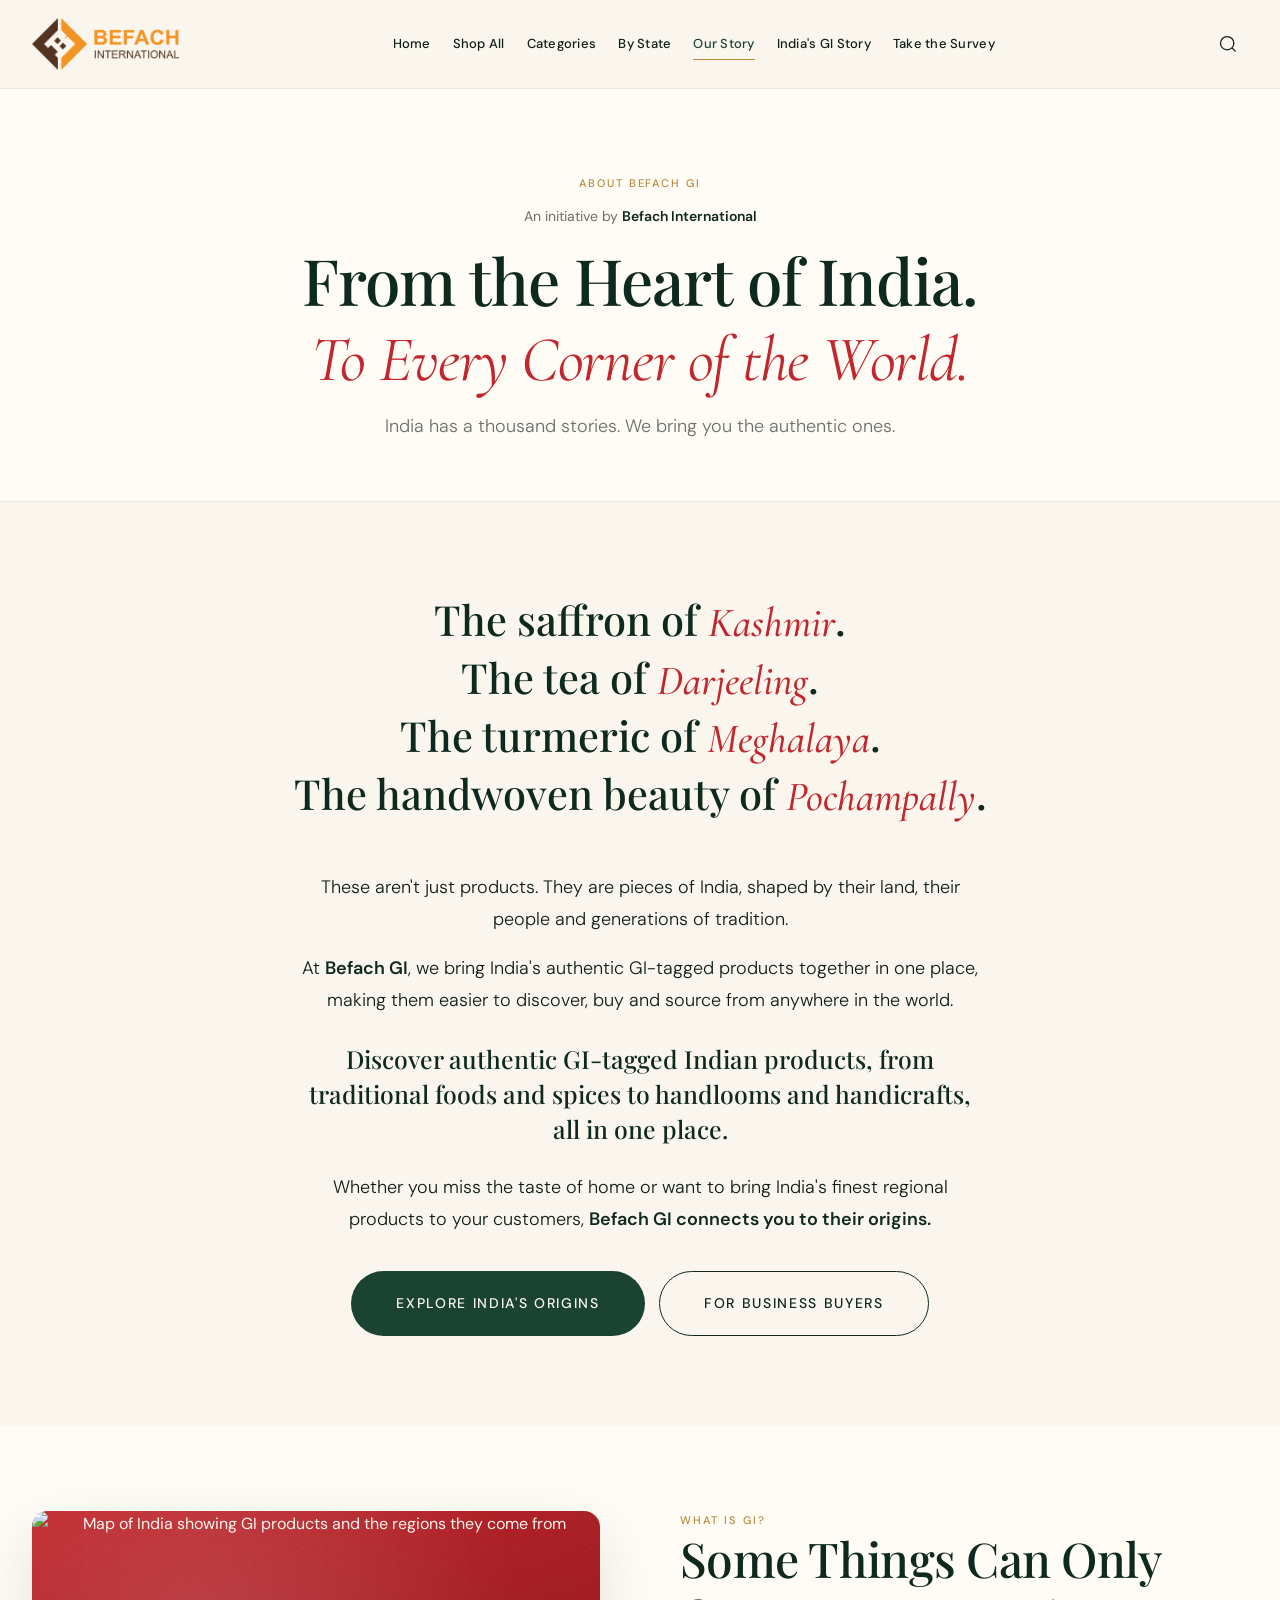
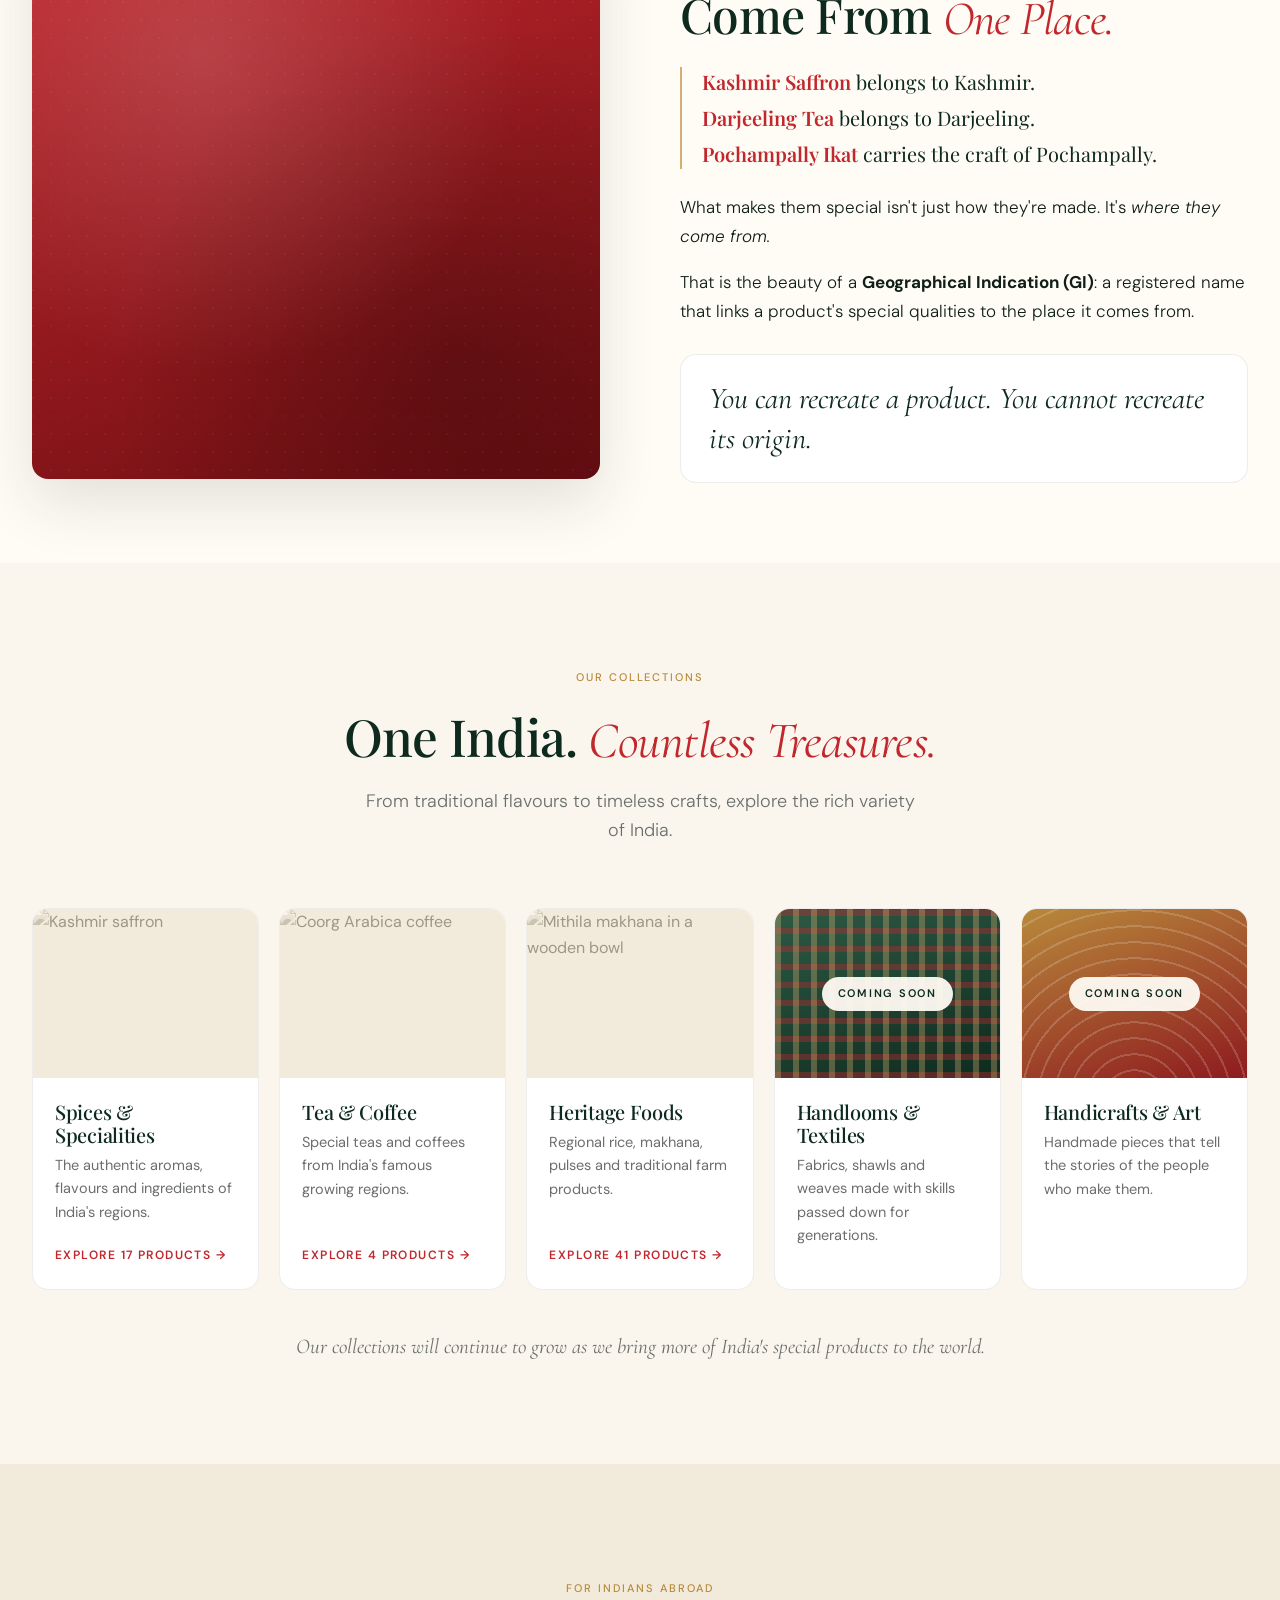
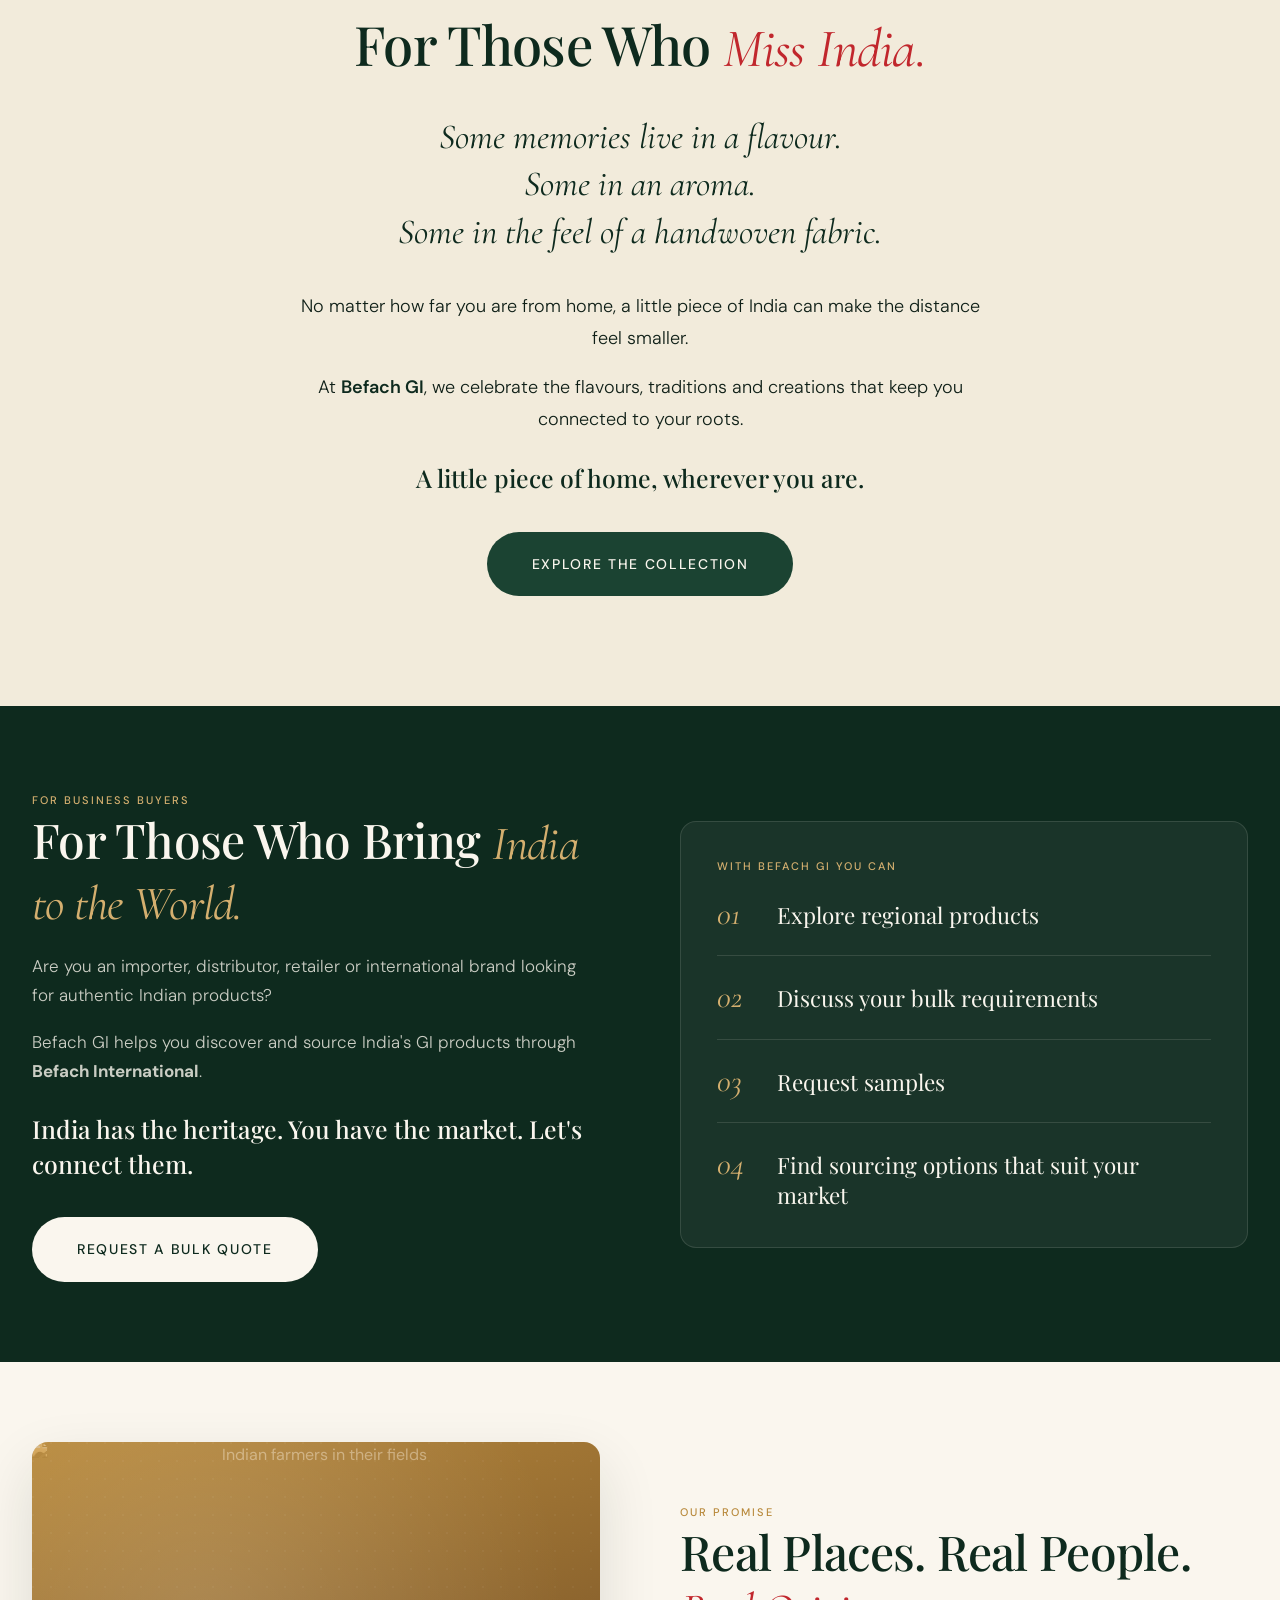
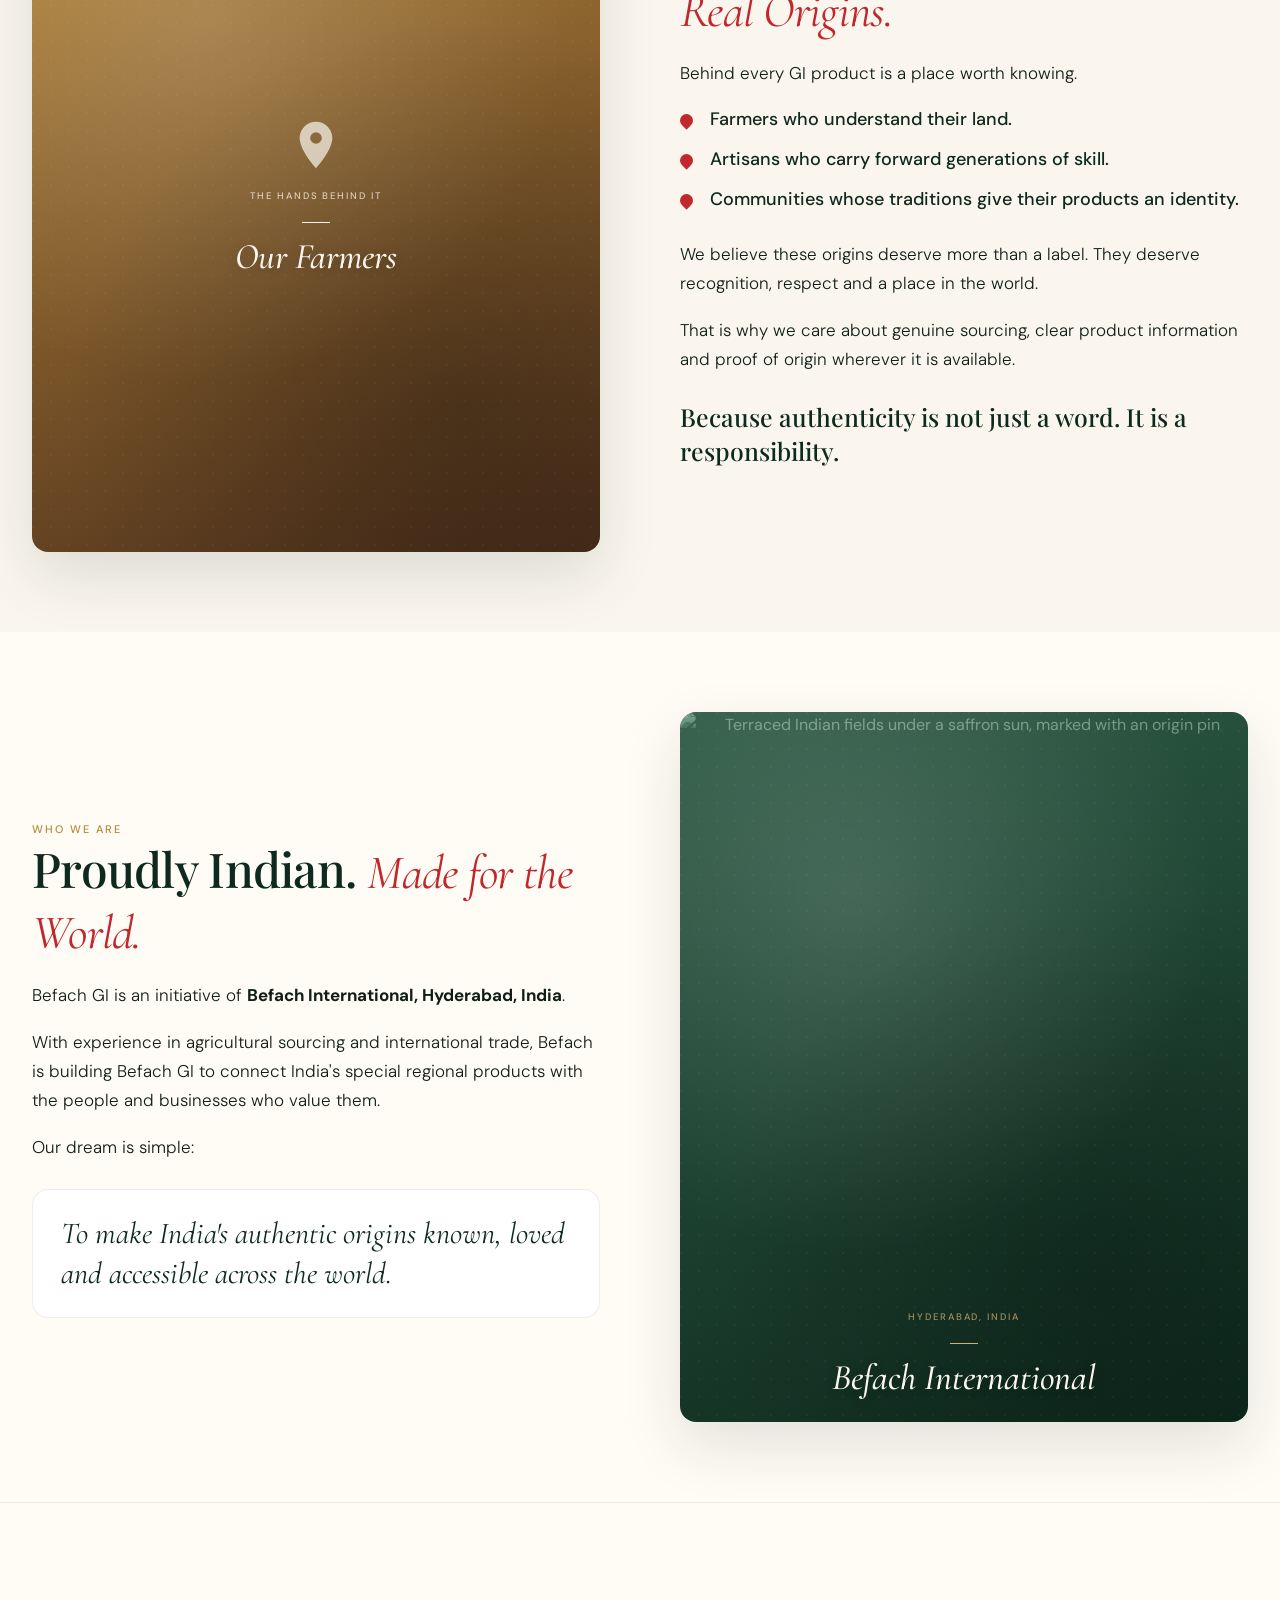
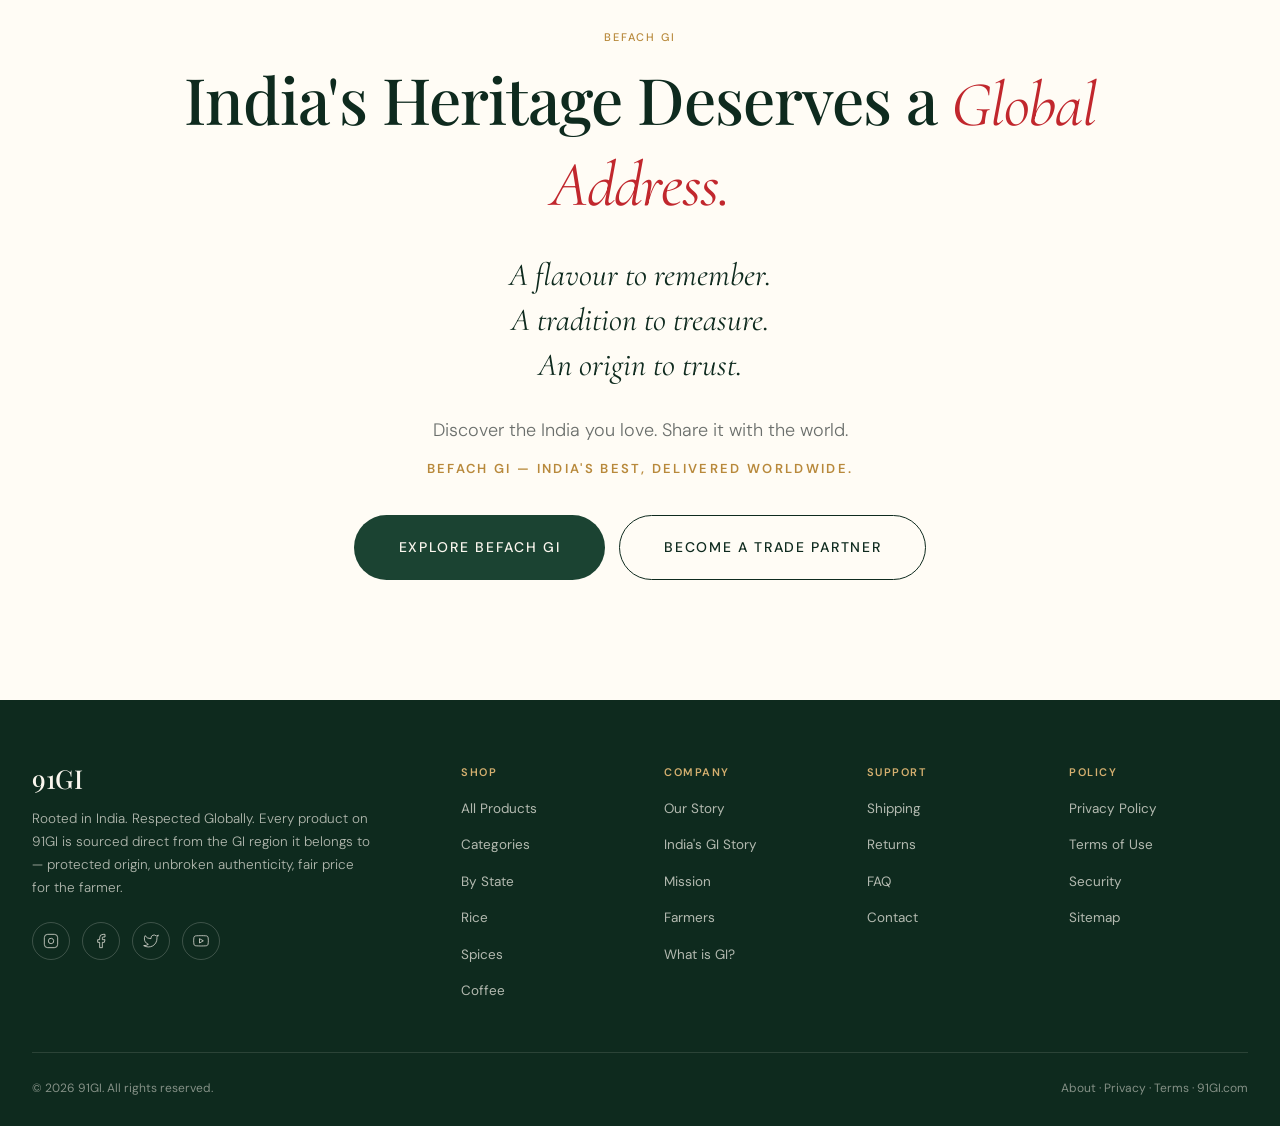
==== about/index.html @ d6f46507 "Rewrite Our Story page as Befach GI, with the five collections - Replace the /about/ copy with the n" ====
<!DOCTYPE html>
<html lang="en">
<head>
  <meta charset="UTF-8" />
  <meta name="viewport" content="width=device-width, initial-scale=1.0" />
  <title>Our Story | Befach GI — India's Best, Delivered Worldwide</title>
  <meta name="description" content="Befach GI, an initiative by Befach International, brings India's authentic GI-tagged products together in one place: spices, tea and coffee, heritage foods, handlooms and handicrafts, for families abroad and for business buyers." />
  <link rel="icon" type="image/png" href="/91GI_logo.png" />
  <link rel="stylesheet" href="/assets/css/style.css" />
  <style>
    /* Sections reached from in-page links sit clear of the sticky nav */
    [id] { scroll-margin-top: 90px; }

    .title-em,
    .os-section h2 em {
      font-family: var(--font-display);
      font-style: italic;
      color: var(--vermillion);
      font-weight: 400;
    }

    /* ---------- Hero ---------- */
    .story-initiative {
      display: block;
      margin-top: 10px;
      font-size: 14px;
      color: var(--mute);
    }
    .story-initiative strong { color: var(--forest-deep); font-weight: 600; }

    /* ---------- Intro ---------- */
    .story-intro { padding: 90px 0; text-align: center; }
    .origin-lines { list-style: none; margin: 0 auto 48px; }
    .origin-lines li {
      font-family: var(--font-serif);
      font-size: clamp(1.5rem, 3.6vw, 2.6rem);
      line-height: 1.3;
      color: var(--forest-deep);
      font-weight: 500;
    }
    .origin-lines em {
      font-family: var(--font-display);
      font-style: italic;
      color: var(--vermillion);
    }
    .story-text { max-width: 680px; margin: 0 auto; }
    .story-text p {
      font-size: 18px;
      line-height: 1.75;
      font-weight: 300;
      margin-bottom: 18px;
    }
    .story-text strong { font-weight: 600; color: var(--forest-deep); }

    .story-actions {
      display: flex;
      gap: 14px;
      justify-content: center;
      flex-wrap: wrap;
      margin-top: 36px;
    }
    .about-grid .story-actions { justify-content: flex-start; }

    /* ---------- What is GI ---------- */
    .belongs-list {
      list-style: none;
      margin: 0 0 24px;
      padding-left: 20px;
      border-left: 2px solid var(--gold-soft);
    }
    .belongs-list li {
      font-family: var(--font-serif);
      font-size: 20px;
      line-height: 1.5;
      color: var(--forest-deep);
      margin-bottom: 6px;
    }
    .belongs-list strong { color: var(--vermillion); font-weight: 600; }

    .story-quote {
      margin-top: 28px;
      padding: 24px 28px;
      background: var(--paper);
      border: 1px solid var(--line);
      border-radius: var(--radius-lg);
      font-family: var(--font-display);
      font-style: italic;
      font-size: clamp(1.4rem, 2.6vw, 1.9rem);
      line-height: 1.3;
      color: var(--forest-deep);
    }

    /* ---------- Collections (the five categories) ---------- */
    .collection-grid {
      display: grid;
      grid-template-columns: repeat(5, 1fr);
      gap: 20px;
    }
    .collection-card {
      display: flex;
      flex-direction: column;
      background: var(--paper);
      border: 1px solid var(--line);
      border-radius: var(--radius-lg);
      overflow: hidden;
      color: inherit;
      text-decoration: none;
      transition: transform 0.4s var(--ease), box-shadow 0.4s var(--ease);
    }
    a.collection-card:hover { transform: translateY(-4px); box-shadow: var(--shadow-md); }
    .collection-card-media {
      position: relative;
      aspect-ratio: 4 / 3;
      overflow: hidden;
      background: var(--cream-deep);
      display: flex;
      align-items: center;
      justify-content: center;
    }
    .collection-card-media img {
      position: absolute;
      inset: 0;
      width: 100%;
      height: 100%;
      object-fit: cover;
      transition: transform 0.8s var(--ease);
    }
    a.collection-card:hover .collection-card-media img { transform: scale(1.06); }
    .collection-card-body {
      display: flex;
      flex-direction: column;
      flex: 1;
      padding: 22px 22px 24px;
    }
    .collection-card h3 {
      font-size: 20px;
      font-weight: 500;
      color: var(--forest-deep);
      margin-bottom: 8px;
    }
    .collection-card p {
      flex: 1;
      font-size: 14.5px;
      line-height: 1.6;
      color: var(--mute);
      margin-bottom: 18px;
    }
    .collection-card-link {
      font-size: 12px;
      letter-spacing: 0.12em;
      text-transform: uppercase;
      font-weight: 600;
      color: var(--vermillion);
    }
    /* Coming-soon cards: a woven pattern for textiles, potter's rings for crafts */
    .media-weave {
      background:
        repeating-linear-gradient(90deg, rgba(212, 175, 111, 0.35) 0 6px, transparent 6px 18px),
        repeating-linear-gradient(0deg, rgba(193, 39, 45, 0.4) 0 6px, transparent 6px 18px),
        linear-gradient(160deg, #2D5A45 0%, #0E2A1E 100%);
    }
    .media-craft {
      background:
        repeating-radial-gradient(circle at 50% 115%, rgba(250, 246, 238, 0.18) 0 2px, transparent 2px 16px),
        linear-gradient(160deg, #B8893B 0%, #8E1B1F 100%);
    }
    .soon-pill {
      position: relative;
      background: rgba(255, 252, 245, 0.94);
      color: var(--forest-deep);
      font-size: 11px;
      letter-spacing: 0.16em;
      text-transform: uppercase;
      font-weight: 600;
      padding: 8px 16px;
      border-radius: 999px;
    }
    .collection-note {
      text-align: center;
      margin-top: 40px;
      font-family: var(--font-display);
      font-style: italic;
      font-size: 21px;
      color: var(--mute);
    }
    @media (max-width: 1180px) { .collection-grid { grid-template-columns: repeat(3, 1fr); } }
    @media (max-width: 760px)  { .collection-grid { grid-template-columns: repeat(2, 1fr); gap: 14px; } }
    @media (max-width: 480px)  { .collection-grid { grid-template-columns: 1fr; } }

    /* ---------- For those who miss India ---------- */
    .home-section {
      padding: 110px 0;
      background: var(--cream-deep);
      text-align: center;
    }
    .home-section h2 {
      font-size: clamp(2rem, 4.4vw, 3.4rem);
      font-weight: 500;
      margin: 14px 0 32px;
    }
    .memory-lines { margin: 0 auto 36px; }
    .memory-lines p {
      font-family: var(--font-display);
      font-style: italic;
      font-size: clamp(1.5rem, 3vw, 2.2rem);
      line-height: 1.35;
      color: var(--forest-deep);
    }

    /* ---------- For business buyers ---------- */
    .business-section { background: var(--forest-deep); color: var(--cream); }
    .business-section .eyebrow { color: var(--gold-soft); }
    .business-section h2 { color: var(--cream); }
    .business-section h2 em { color: var(--gold-soft); }
    .business-section p { color: rgba(250, 246, 238, 0.8); }
    .trade-panel {
      background: rgba(250, 246, 238, 0.05);
      border: 1px solid rgba(250, 246, 238, 0.12);
      border-radius: var(--radius-lg);
      padding: 36px;
    }
    .trade-panel .eyebrow { display: block; margin-bottom: 18px; }
    .trade-list { list-style: none; }
    .trade-list li {
      display: flex;
      gap: 20px;
      align-items: baseline;
      padding: 20px 0;
      border-top: 1px solid rgba(250, 246, 238, 0.12);
      font-family: var(--font-serif);
      font-size: clamp(1.15rem, 2vw, 1.4rem);
      line-height: 1.35;
      color: var(--cream);
    }
    .trade-list li:first-child { border-top: none; padding-top: 0; }
    .trade-list li:last-child { padding-bottom: 0; }
    .trade-list span {
      min-width: 40px;
      font-family: var(--font-display);
      font-style: italic;
      font-size: 1.4em;
      color: var(--gold-soft);
    }

    /* ---------- Real places, real people ---------- */
    .people-list { list-style: none; margin: 6px 0 26px; }
    .people-list li {
      position: relative;
      padding-left: 30px;
      margin-bottom: 12px;
      font-size: 18px;
      line-height: 1.55;
      color: var(--forest-deep);
      font-weight: 500;
    }
    .people-list li::before {
      content: '';
      position: absolute;
      left: 0;
      top: 0.45em;
      width: 13px;
      height: 13px;
      border-radius: 50% 50% 50% 0;
      transform: rotate(-45deg);
      background: var(--vermillion);
    }

    /* ---------- Closing ---------- */
    .story-finale {
      padding: 120px 0;
      text-align: center;
      background: var(--cream-soft);
      border-top: 1px solid var(--line);
    }
    .story-finale h2 {
      font-size: clamp(2.2rem, 5vw, 4rem);
      font-weight: 500;
      margin: 14px 0 32px;
    }
    .finale-lines p {
      font-family: var(--font-display);
      font-style: italic;
      font-size: clamp(1.4rem, 2.8vw, 2rem);
      line-height: 1.4;
      color: var(--forest-deep);
    }
    .finale-sub {
      margin-top: 28px;
      font-size: 18px;
      color: var(--mute);
      font-weight: 300;
    }
    .finale-tagline {
      margin-top: 14px;
      font-size: 13px;
      letter-spacing: 0.18em;
      text-transform: uppercase;
      color: var(--gold);
      font-weight: 600;
    }

    /* A key line in a section, set a little larger. Kept last so it wins. */
    p.story-highlight {
      font-family: var(--font-serif);
      font-size: clamp(1.2rem, 2.4vw, 1.55rem);
      font-weight: 500;
      line-height: 1.4;
      color: var(--forest-deep);
      margin: 26px auto;
    }
    .business-section p.story-highlight { color: var(--cream); }

    @media (max-width: 480px) {
      .story-actions .btn { width: 100%; padding: 18px 24px; white-space: normal; }
      .trade-panel { padding: 26px 22px; }
    }
  </style>
  <!-- Microsoft Clarity -->
  <script type="text/javascript">
    (function(c,l,a,r,i,t,y){
        c[a]=c[a]||function(){(c[a].q=c[a].q||[]).push(arguments)};
        t=l.createElement(r);t.async=1;t.src="https://www.clarity.ms/tag/"+i;
        y=l.getElementsByTagName(r)[0];y.parentNode.insertBefore(t,y);
    })(window, document, "clarity", "script", "x9d6ggo5fd");
  </script>
</head>
<body data-page="about">

  <div id="navMount"></div>

  <!-- HERO -->
  <section class="page-hero">
    <div class="container">
      <span class="eyebrow">About Befach GI</span>
      <span class="story-initiative">An initiative by <strong>Befach International</strong></span>
      <h1>From the Heart of India.<br /><em>To Every Corner of the World.</em></h1>
      <p>India has a thousand stories. We bring you the authentic ones.</p>
    </div>
  </section>

  <!-- INTRO -->
  <section class="story-intro">
    <div class="container-narrow">
      <ul class="origin-lines reveal">
        <li>The saffron of <em>Kashmir</em>.</li>
        <li>The tea of <em>Darjeeling</em>.</li>
        <li>The turmeric of <em>Meghalaya</em>.</li>
        <li>The handwoven beauty of <em>Pochampally</em>.</li>
      </ul>
      <div class="story-text reveal">
        <p>These aren't just products. They are pieces of India, shaped by their land, their people and generations of tradition.</p>
        <p>At <strong>Befach GI</strong>, we bring India's authentic GI-tagged products together in one place, making them easier to discover, buy and source from anywhere in the world.</p>
        <p class="story-highlight">Discover authentic GI-tagged Indian products, from traditional foods and spices to handlooms and handicrafts, all in one place.</p>
        <p>Whether you miss the taste of home or want to bring India's finest regional products to your customers, <strong>Befach GI connects you to their origins.</strong></p>
      </div>
      <div class="story-actions reveal">
        <a href="#collections" class="btn btn-primary btn-lg">Explore India's Origins</a>
        <a href="#business" class="btn btn-ghost btn-lg">For Business Buyers</a>
      </div>
    </div>
  </section>

  <!-- WHAT IS GI -->
  <section class="about-section os-section" id="gi" style="background: var(--cream-soft);">
    <div class="container">
      <div class="about-grid">
        <div class="about-image reveal" style="aspect-ratio: 1/1;">
          <div class="styled-image cat-chilli" style="background: linear-gradient(160deg, #C1272D 0%, #6E0E12 100%);">
            <img class="styled-image-photo" src="/91GI_Images/GI_Index.png" alt="Map of India showing GI products and the regions they come from" style="object-fit: contain;" />
          </div>
        </div>
        <div class="reveal delay-1">
          <span class="eyebrow">What is GI?</span>
          <h2>Some Things Can Only Come From <em>One Place.</em></h2>
          <ul class="belongs-list">
            <li><strong>Kashmir Saffron</strong> belongs to Kashmir.</li>
            <li><strong>Darjeeling Tea</strong> belongs to Darjeeling.</li>
            <li><strong>Pochampally Ikat</strong> carries the craft of Pochampally.</li>
          </ul>
          <p>What makes them special isn't just how they're made. It's <em>where they come from.</em></p>
          <p>That is the beauty of a <strong>Geographical Indication (GI)</strong>: a registered name that links a product's special qualities to the place it comes from.</p>
          <blockquote class="story-quote">You can recreate a product. You cannot recreate its origin.</blockquote>
        </div>
      </div>
    </div>
  </section>

  <!-- COLLECTIONS: the five categories -->
  <section class="section" id="collections">
    <div class="container">
      <div class="section-header">
        <span class="eyebrow">Our Collections</span>
        <h2 class="section-title">One India. <em class="title-em">Countless Treasures.</em></h2>
        <p class="section-subtitle">From traditional flavours to timeless crafts, explore the rich variety of India.</p>
      </div>

      <div class="collection-grid">
        <a class="collection-card reveal" href="/categories/" data-collection="spices">
          <div class="collection-card-media">
            <img src="/91GI_Images/Kashmir_Saffron.png" alt="Kashmir saffron" loading="lazy" />
          </div>
          <div class="collection-card-body">
            <h3>Spices &amp; Specialities</h3>
            <p>The authentic aromas, flavours and ingredients of India's regions.</p>
            <span class="collection-card-link">Explore &rarr;</span>
          </div>
        </a>

        <a class="collection-card reveal delay-1" href="/categories/" data-collection="brews">
          <div class="collection-card-media">
            <img src="/91GI_Images/Coorg_Arabica_Coffee.png" alt="Coorg Arabica coffee" loading="lazy" />
          </div>
          <div class="collection-card-body">
            <h3>Tea &amp; Coffee</h3>
            <p>Special teas and coffees from India's famous growing regions.</p>
            <span class="collection-card-link">Explore &rarr;</span>
          </div>
        </a>

        <a class="collection-card reveal delay-2" href="/categories/" data-collection="foods">
          <div class="collection-card-media">
            <img src="/91GI_Images/Mithila_Makhana.png" alt="Mithila makhana in a wooden bowl" loading="lazy" />
          </div>
          <div class="collection-card-body">
            <h3>Heritage Foods</h3>
            <p>Regional rice, makhana, pulses and traditional farm products.</p>
            <span class="collection-card-link">Explore &rarr;</span>
          </div>
        </a>

        <div class="collection-card is-soon reveal delay-3">
          <div class="collection-card-media media-weave">
            <span class="soon-pill">Coming soon</span>
          </div>
          <div class="collection-card-body">
            <h3>Handlooms &amp; Textiles</h3>
            <p>Fabrics, shawls and weaves made with skills passed down for generations.</p>
          </div>
        </div>

        <div class="collection-card is-soon reveal delay-3">
          <div class="collection-card-media media-craft">
            <span class="soon-pill">Coming soon</span>
          </div>
          <div class="collection-card-body">
            <h3>Handicrafts &amp; Art</h3>
            <p>Handmade pieces that tell the stories of the people who make them.</p>
          </div>
        </div>
      </div>

      <p class="collection-note">Our collections will continue to grow as we bring more of India's special products to the world.</p>
    </div>
  </section>

  <!-- FOR THOSE WHO MISS INDIA -->
  <section class="home-section os-section" id="home">
    <div class="container-narrow">
      <span class="eyebrow">For Indians Abroad</span>
      <h2>For Those Who <em>Miss India.</em></h2>
      <div class="memory-lines reveal">
        <p>Some memories live in a flavour.</p>
        <p>Some in an aroma.</p>
        <p>Some in the feel of a handwoven fabric.</p>
      </div>
      <div class="story-text reveal">
        <p>No matter how far you are from home, a little piece of India can make the distance feel smaller.</p>
        <p>At <strong>Befach GI</strong>, we celebrate the flavours, traditions and creations that keep you connected to your roots.</p>
        <p class="story-highlight">A little piece of home, wherever you are.</p>
      </div>
      <div class="story-actions reveal">
        <a href="/shop/" class="btn btn-primary btn-lg">Explore the Collection</a>
      </div>
    </div>
  </section>

  <!-- FOR BUSINESS BUYERS -->
  <section class="about-section business-section" id="business">
    <div class="container">
      <div class="about-grid">
        <div class="reveal">
          <span class="eyebrow">For Business Buyers</span>
          <h2>For Those Who Bring <em>India to the World.</em></h2>
          <p>Are you an importer, distributor, retailer or international brand looking for authentic Indian products?</p>
          <p>Befach GI helps you discover and source India's GI products through <strong>Befach International</strong>.</p>
          <p class="story-highlight">India has the heritage. You have the market. Let's connect them.</p>
          <div class="story-actions">
            <a href="#quote" class="btn btn-cream btn-lg">Request a Bulk Quote</a>
          </div>
        </div>
        <div class="trade-panel reveal delay-1">
          <span class="eyebrow">With Befach GI you can</span>
          <ol class="trade-list">
            <li><span>01</span>Explore regional products</li>
            <li><span>02</span>Discuss your bulk requirements</li>
            <li><span>03</span>Request samples</li>
            <li><span>04</span>Find sourcing options that suit your market</li>
          </ol>
        </div>
      </div>
    </div>
  </section>

  <!-- REAL PLACES, REAL PEOPLE -->
  <section class="about-section os-section" id="farmers">
    <div class="container">
      <div class="about-grid">
        <div class="about-image reveal">
          <div class="styled-image cat-coffee" style="background: linear-gradient(160deg, #B8893B 0%, #4B2E1B 100%);">
            <img class="styled-image-photo" src="/91GI_Images/farmers.png" alt="Indian farmers in their fields" loading="lazy" />
            <div class="styled-image-content" style="z-index: 2;">
              <svg class="styled-image-pin" viewBox="0 0 24 24" fill="currentColor" style="width: 56px; height: 56px;" aria-hidden="true"><path d="M12 2C8.13 2 5 5.13 5 9c0 5.25 7 13 7 13s7-7.75 7-13c0-3.87-3.13-7-7-7zm0 9.5a2.5 2.5 0 0 1 0-5 2.5 2.5 0 0 1 0 5z"/></svg>
              <div class="styled-image-region" style="color: var(--cream);">THE HANDS BEHIND IT</div>
              <div class="styled-image-divider" style="background: var(--cream);"></div>
              <div class="styled-image-name" style="font-size: 36px;">Our Farmers</div>
            </div>
          </div>
        </div>
        <div class="reveal delay-1">
          <span class="eyebrow">Our Promise</span>
          <h2>Real Places. Real People. <em>Real Origins.</em></h2>
          <p>Behind every GI product is a place worth knowing.</p>
          <ul class="people-list">
            <li>Farmers who understand their land.</li>
            <li>Artisans who carry forward generations of skill.</li>
            <li>Communities whose traditions give their products an identity.</li>
          </ul>
          <p>We believe these origins deserve more than a label. They deserve recognition, respect and a place in the world.</p>
          <p>That is why we care about genuine sourcing, clear product information and proof of origin wherever it is available.</p>
          <p class="story-highlight">Because authenticity is not just a word. It is a responsibility.</p>
        </div>
      </div>
    </div>
  </section>

  <!-- WHO WE ARE -->
  <section class="about-section os-section" id="mission" style="background: var(--cream-soft);">
    <div class="container">
      <div class="about-grid">
        <div class="reveal">
          <span class="eyebrow">Who We Are</span>
          <h2>Proudly Indian. <em>Made for the World.</em></h2>
          <p>Befach GI is an initiative of <strong>Befach International, Hyderabad, India</strong>.</p>
          <p>With experience in agricultural sourcing and international trade, Befach is building Befach GI to connect India's special regional products with the people and businesses who value them.</p>
          <p>Our dream is simple:</p>
          <blockquote class="story-quote">To make India's authentic origins known, loved and accessible across the world.</blockquote>
        </div>
        <div class="about-image reveal delay-1">
          <div class="styled-image cat-tea" style="background: linear-gradient(160deg, #2D5A45 0%, #0E2A1E 100%); justify-content: flex-end;">
            <img class="styled-image-photo" src="/91GI_Images/Rooted.png" alt="Terraced Indian fields under a saffron sun, marked with an origin pin" loading="lazy" />
            <div class="styled-image-content" style="z-index: 2;">
              <div class="styled-image-region" style="color: var(--gold-soft);">HYDERABAD, INDIA</div>
              <div class="styled-image-divider" style="background: var(--gold-soft);"></div>
              <div class="styled-image-name" style="font-size: 36px;">Befach International</div>
            </div>
          </div>
        </div>
      </div>
    </div>
  </section>

  <!-- CLOSING -->
  <section class="story-finale os-section">
    <div class="container-narrow">
      <span class="eyebrow">Befach GI</span>
      <h2>India's Heritage Deserves a <em>Global Address.</em></h2>
      <div class="finale-lines reveal">
        <p>A flavour to remember.</p>
        <p>A tradition to treasure.</p>
        <p>An origin to trust.</p>
      </div>
      <p class="finale-sub">Discover the India you love. Share it with the world.</p>
      <p class="finale-tagline">Befach GI — India's Best, Delivered Worldwide.</p>
      <div class="story-actions">
        <a href="/shop/" class="btn btn-primary btn-lg">Explore Befach GI</a>
        <a href="#quote" class="btn btn-ghost btn-lg">Become a Trade Partner</a>
      </div>
    </div>
  </section>

  <div id="footerMount"></div>

  <script src="/assets/js/products.js"></script>
  <script src="/assets/js/main.js"></script>
  <script src="/assets/js/quote.js"></script>
  <script>
    // The product categories behind each collection card. The card links to
    // the shop with those categories ticked and shows how many products it has.
    const COLLECTIONS = {
      spices: { label: 'Spices & Specialities', categories: ['Other Spices', 'Turmeric (Haldi)', 'Chilli (Dried Spice)', 'Medicinal & Herbal'] },
      brews:  { label: 'Tea & Coffee', categories: ['Tea', 'Coffee'] },
      foods:  { label: 'Heritage Foods', categories: ['Rice', 'Wheat', 'Millets & Pseudo-cereals', 'Pulses & Legumes', 'Makhana (Fox Nut)',
                'Nuts & Dry Fruits', 'Oilseeds', 'Onion, Garlic & Roots', 'Coconut & Copra', 'Processed / Other'] }
    };
    document.querySelectorAll('[data-collection]').forEach(card => {
      const c = COLLECTIONS[card.dataset.collection];
      const qs = new URLSearchParams();
      c.categories.forEach(cat => qs.append('category', cat));
      qs.set('label', c.label);
      card.href = '/shop/?' + qs;
      const n = PRODUCTS.filter(p => c.categories.includes(p.category)).length;
      card.querySelector('.collection-card-link').textContent = `Explore ${n} products →`;
    });

    // "Request a Bulk Quote" and "Become a Trade Partner" link to #quote, which
    // opens the quote form as a general enquiry. It is saved to the same Quotes
    // sheet, emailed to the sales team and listed in /admin like any quote.
    initQuote({
      general: true,
      id: 'bulk-enquiry',
      name: 'Bulk enquiry — any GI product',
      heading: 'Request a Bulk Quote',
      subtitle: 'Tell us what you need. Our export team at Befach International will get back to you.'
    });
  </script>
</body>
</html>
---- assets/css/style.css ----
/* ============================================
   91GI — Premium GI Products Store
   Color Palette inspired by the 91GI logo:
   - Deep forest green (logo text)
   - Warm cream (background)
   - Vermillion red (location pin)
   - Antique gold (premium accent)
   ============================================ */

@import url('https://fonts.googleapis.com/css2?family=Cormorant+Garamond:wght@300;400;500;600;700&family=DM+Sans:wght@300;400;500;600;700&family=Playfair+Display:wght@400;500;600;700;800;900&display=swap');

:root {
  --ink: #0F1F17;
  --forest: #1B4332;
  --forest-deep: #0E2A1E;
  --forest-soft: #2D5A45;
  --vermillion: #C1272D;
  --vermillion-deep: #8E1B1F;
  --gold: #B8893B;
  --gold-soft: #D4AF6F;
  --cream: #FAF6EE;
  --cream-deep: #F2EBDB;
  --cream-soft: #FFFCF5;
  --paper: #FFFFFF;
  --line: rgba(15, 31, 23, 0.08);
  --line-strong: rgba(15, 31, 23, 0.16);
  --mute: #6B6F6C;
  --shadow-sm: 0 1px 3px rgba(15, 31, 23, 0.06);
  --shadow-md: 0 4px 24px rgba(15, 31, 23, 0.08);
  --shadow-lg: 0 24px 60px rgba(15, 31, 23, 0.12);
  --shadow-xl: 0 40px 100px rgba(15, 31, 23, 0.18);
  --font-serif: 'Playfair Display', 'Cormorant Garamond', Georgia, serif;
  --font-display: 'Cormorant Garamond', Georgia, serif;
  --font-sans: 'DM Sans', -apple-system, BlinkMacSystemFont, sans-serif;
  --radius-sm: 4px;
  --radius: 8px;
  --radius-lg: 16px;
  --ease: cubic-bezier(0.22, 1, 0.36, 1);
  --ease-out: cubic-bezier(0.16, 1, 0.3, 1);
}

* {
  box-sizing: border-box;
  margin: 0;
  padding: 0;
}

html {
  scroll-behavior: smooth;
  -webkit-font-smoothing: antialiased;
  -moz-osx-font-smoothing: grayscale;
}

/* ============================================
   SMOOTH CROSS-PAGE NAVIGATION
   (View Transitions API — app-like page changes
   instead of a hard white-flash reload)
   ============================================ */
@view-transition {
  navigation: auto;
}

/* The body content gently lifts/fades; the chrome stays pinned */
::view-transition-old(root) {
  animation: vt-page-out 0.32s cubic-bezier(0.4, 0, 1, 1) both;
}
::view-transition-new(root) {
  animation: vt-page-in 0.46s cubic-bezier(0.16, 1, 0.3, 1) both;
}
@keyframes vt-page-out {
  to { opacity: 0; transform: translateY(-8px); }
}
@keyframes vt-page-in {
  from { opacity: 0; transform: translateY(14px); }
  to { opacity: 1; transform: translateY(0); }
}

/* Keep the nav and footer fixed across the transition (no flicker) */
.nav { view-transition-name: vt-nav; }
.footer { view-transition-name: vt-footer; }

@media (prefers-reduced-motion: reduce) {
  html { scroll-behavior: auto; }
  ::view-transition-group(*),
  ::view-transition-old(*),
  ::view-transition-new(*) {
    animation: none !important;
  }
}

body {
  font-family: var(--font-sans);
  background: var(--cream);
  color: var(--ink);
  font-size: 16px;
  line-height: 1.6;
  font-weight: 400;
  overflow-x: hidden;
}

img {
  max-width: 100%;
  display: block;
}

a {
  color: inherit;
  text-decoration: none;
}

button {
  font-family: inherit;
  cursor: pointer;
  border: none;
  background: none;
  color: inherit;
}

input, select, textarea {
  font-family: inherit;
  font-size: inherit;
}

/* ============================================
   TYPOGRAPHY
   ============================================ */
h1, h2, h3, h4, h5, h6 {
  font-family: var(--font-serif);
  font-weight: 500;
  line-height: 1.15;
  letter-spacing: -0.015em;
  color: var(--forest-deep);
}

.eyebrow {
  font-family: var(--font-sans);
  font-size: 11px;
  letter-spacing: 0.18em;
  text-transform: uppercase;
  color: var(--gold);
  font-weight: 500;
  display: inline-block;
}

.display {
  font-size: clamp(2.5rem, 6vw, 5.5rem);
  font-weight: 500;
  line-height: 1.05;
  letter-spacing: -0.025em;
}

.display-italic {
  font-style: italic;
  font-family: var(--font-display);
  font-weight: 400;
}

/* ============================================
   LAYOUT
   ============================================ */
.container {
  max-width: 1380px;
  margin: 0 auto;
  padding: 0 32px;
}

.container-narrow {
  max-width: 980px;
  margin: 0 auto;
  padding: 0 32px;
}

@media (max-width: 768px) {
  .container, .container-narrow { padding: 0 20px; }
}

@keyframes marquee {
  from { transform: translateX(0); }
  to { transform: translateX(-50%); }
}

/* ============================================
   NAVBAR
   ============================================ */
.nav {
  background: var(--cream);
  position: sticky;
  top: 0;
  z-index: 100;
  border-bottom: 1px solid var(--line);
  backdrop-filter: blur(20px);
  -webkit-backdrop-filter: blur(20px);
  background: rgba(250, 246, 238, 0.92);
  transition: box-shadow 0.3s var(--ease);
}

.nav.scrolled {
  box-shadow: var(--shadow-sm);
}

.nav-inner {
  display: flex;
  align-items: center;
  justify-content: space-between;
  padding: 18px 0;
  gap: 40px;
}

.nav-logo {
  display: flex;
  align-items: center;
  gap: 10px;
  flex-shrink: 0;
}

.nav-logo img {
  height: 52px;
  width: auto;
}

.nav-links {
  display: flex;
  align-items: center;
  gap: 36px;
  flex: 1;
  justify-content: center;
}

.nav-links a {
  font-size: 13.5px;
  font-weight: 500;
  letter-spacing: 0.02em;
  color: var(--ink);
  position: relative;
  transition: color 0.25s var(--ease);
  padding: 6px 0;
}

.nav-links a::after {
  content: '';
  position: absolute;
  bottom: 0;
  left: 0;
  width: 0;
  height: 1px;
  background: var(--forest);
  transition: width 0.3s var(--ease);
}

.nav-links a:hover { color: var(--forest); }
.nav-links a:hover::after { width: 100%; }
.nav-links a.active { color: var(--forest); }
.nav-links a.active::after { width: 100%; background: var(--gold); }

.nav-actions {
  display: flex;
  align-items: center;
  gap: 20px;
  flex-shrink: 0;
}

.nav-icon-btn {
  position: relative;
  display: flex;
  align-items: center;
  justify-content: center;
  width: 40px;
  height: 40px;
  border-radius: 50%;
  transition: background 0.25s var(--ease);
}

.nav-icon-btn:hover { background: var(--cream-deep); }

.nav-icon-btn svg { width: 20px; height: 20px; }

.mobile-toggle {
  display: none;
  flex-direction: column;
  gap: 4px;
  width: 30px;
  cursor: pointer;
}

.mobile-toggle span {
  display: block;
  height: 1.5px;
  background: var(--ink);
  transition: all 0.3s var(--ease);
}

/* Seven links: tighten spacing on narrower desktops so they never crowd the logo */
@media (max-width: 1280px) {
  .nav-links { gap: 22px; }
  .nav-links a { font-size: 13px; }
}

@media (max-width: 1024px) {
  .nav-links { display: none; }
  .mobile-toggle { display: flex; }
  .nav-inner { padding: 12px 0; }
  .nav-logo img { height: 42px; }
}

/* Mobile menu */
.mobile-menu {
  position: fixed;
  top: 0;
  right: -100%;
  width: 85%;
  max-width: 380px;
  height: 100vh;
  background: var(--cream);
  padding: 80px 32px 32px;
  z-index: 160;
  transition: right 0.4s var(--ease);
  box-shadow: -20px 0 60px rgba(0, 0, 0, 0.1);
  overflow-y: auto;
}

.mobile-menu.open { right: 0; }

.mobile-menu a {
  display: block;
  font-family: var(--font-serif);
  font-size: 24px;
  padding: 14px 0;
  border-bottom: 1px solid var(--line);
  color: var(--forest-deep);
}

.mobile-overlay {
  position: fixed;
  inset: 0;
  background: rgba(15, 31, 23, 0.4);
  z-index: 150;
  opacity: 0;
  visibility: hidden;
  transition: all 0.3s var(--ease);
}

.mobile-overlay.show {
  opacity: 1;
  visibility: visible;
}

/* ============================================
   BUTTONS
   ============================================ */
.btn {
  display: inline-flex;
  align-items: center;
  justify-content: center;
  gap: 10px;
  padding: 16px 36px;
  font-family: var(--font-sans);
  font-size: 13px;
  font-weight: 500;
  letter-spacing: 0.12em;
  text-transform: uppercase;
  border-radius: 999px;
  transition: all 0.3s var(--ease);
  cursor: pointer;
  border: 1.5px solid transparent;
  white-space: nowrap;
}

.btn-primary {
  background: var(--forest);
  color: var(--cream);
}

.btn-primary:hover {
  background: var(--forest-deep);
  transform: translateY(-1px);
  box-shadow: 0 8px 20px rgba(27, 67, 50, 0.25);
}

.btn-ghost {
  background: transparent;
  color: var(--forest-deep);
  border-color: var(--forest-deep);
}

.btn-ghost:hover {
  background: var(--forest-deep);
  color: var(--cream);
}

.btn-cream {
  background: var(--cream);
  color: var(--forest-deep);
}

.btn-cream:hover {
  background: white;
  transform: translateY(-1px);
}

.btn-block { width: 100%; }
.btn-sm { padding: 12px 24px; font-size: 11px; }
.btn-lg { padding: 20px 44px; font-size: 14px; }

/* ============================================
   HERO
   ============================================ */
.hero {
  position: relative;
  min-height: 92vh;
  display: flex;
  align-items: center;
  padding: 80px 0 100px;
  overflow: hidden;
  background: var(--cream);
}

.hero-bg {
  position: absolute;
  inset: 0;
  background:
    radial-gradient(ellipse at 20% 30%, rgba(184, 137, 59, 0.08), transparent 50%),
    radial-gradient(ellipse at 80% 70%, rgba(27, 67, 50, 0.06), transparent 50%);
  pointer-events: none;
}

.hero-grid {
  position: relative;
  display: grid;
  grid-template-columns: 1.1fr 1fr;
  gap: 80px;
  align-items: center;
}

.hero-text { position: relative; z-index: 2; }

.hero h1 {
  font-size: clamp(2.8rem, 5.5vw, 5.4rem);
  line-height: 0.98;
  margin: 24px 0 28px;
  font-weight: 500;
}

.hero h1 em {
  font-family: var(--font-display);
  font-style: italic;
  font-weight: 400;
  color: var(--vermillion);
}

.hero-subtitle {
  font-size: 18px;
  line-height: 1.6;
  color: var(--mute);
  max-width: 480px;
  margin-bottom: 40px;
  font-weight: 300;
}

.hero-cta { display: flex; gap: 16px; flex-wrap: wrap; }

.hero-visual {
  position: relative;
}

.hero-visual-frame {
  position: relative;
  aspect-ratio: 4/5;
  border-radius: var(--radius-lg);
  overflow: hidden;
  box-shadow: var(--shadow-xl);
}

.hero-visual-frame img {
  width: 100%;
  height: 100%;
  object-fit: cover;
}

.hero-visual-frame::after {
  content: '';
  position: absolute;
  inset: 0;
  background: linear-gradient(180deg, transparent 50%, rgba(15, 31, 23, 0.5));
  z-index: 1;
}

.hero-visual-card {
  position: absolute;
  bottom: 24px;
  left: 24px;
  right: 24px;
  color: white;
  z-index: 2;
}

.hero-visual-card .eyebrow { color: var(--gold-soft); }
.hero-visual-card h3 {
  color: white;
  font-size: 28px;
  margin: 8px 0 4px;
}
.hero-visual-card p { font-size: 14px; opacity: 0.85; }

.hero-stat {
  position: absolute;
  background: var(--paper);
  padding: 18px 24px;
  border-radius: 100px;
  box-shadow: var(--shadow-lg);
  display: flex;
  align-items: center;
  gap: 12px;
  z-index: 3;
}

.hero-stat-1 {
  top: 8%;
  left: -28px;
  animation: float 6s ease-in-out infinite;
}

.hero-stat-2 {
  bottom: 16%;
  right: -24px;
  animation: float 6s ease-in-out infinite 1.5s;
}

@keyframes float {
  0%, 100% { transform: translateY(0); }
  50% { transform: translateY(-12px); }
}

.hero-stat-num {
  font-family: var(--font-serif);
  font-size: 28px;
  color: var(--vermillion);
  font-weight: 600;
  line-height: 1;
}

.hero-stat-label {
  font-size: 11px;
  letter-spacing: 0.15em;
  text-transform: uppercase;
  color: var(--mute);
  line-height: 1.2;
}

@media (max-width: 900px) {
  .hero {
    min-height: auto;
    padding: 40px 0 60px;
  }
  .hero-grid {
    grid-template-columns: 1fr;
    gap: 50px;
  }
  .hero-visual-frame { aspect-ratio: 4/4; }
  .hero-stat-1 { left: 10px; top: 5%; padding: 12px 18px; }
  .hero-stat-2 { right: 10px; bottom: 10%; padding: 12px 18px; }
  .hero-stat-num { font-size: 22px; }
}

/* ============================================
   MARQUEE TRUSTS
   ============================================ */
.trust-bar {
  padding: 32px 0;
  background: var(--cream-soft);
  border-top: 1px solid var(--line);
  border-bottom: 1px solid var(--line);
  overflow: hidden;
}

.trust-track {
  display: flex;
  gap: 80px;
  white-space: nowrap;
  animation: marquee 40s linear infinite;
  font-family: var(--font-display);
  font-size: 22px;
  color: var(--forest-deep);
  font-style: italic;
  font-weight: 400;
}

.trust-track > span { display: flex; align-items: center; gap: 80px; }
.trust-track .dot {
  display: inline-block;
  width: 6px;
  height: 6px;
  background: var(--gold);
  border-radius: 50%;
  margin: 0 -34px;
}

/* ============================================
   SECTIONS
   ============================================ */
.section {
  padding: 100px 0;
  position: relative;
}

.section-sm { padding: 60px 0; }

.section-header {
  text-align: center;
  margin-bottom: 64px;
}

.section-header .eyebrow {
  margin-bottom: 20px;
}

.section-title {
  font-size: clamp(2rem, 4vw, 3.6rem);
  margin-bottom: 16px;
}

.section-subtitle {
  font-size: 18px;
  color: var(--mute);
  max-width: 560px;
  margin: 0 auto;
  font-weight: 300;
}

.section-header-split {
  display: flex;
  align-items: flex-end;
  justify-content: space-between;
  gap: 40px;
  margin-bottom: 56px;
}

.section-header-split .section-title { margin-bottom: 0; }

@media (max-width: 700px) {
  .section { padding: 70px 0; }
  .section-header-split { flex-direction: column; align-items: flex-start; }
}

/* ============================================
   CATEGORY GRID
   ============================================ */
.category-grid {
  display: grid;
  grid-template-columns: repeat(4, 1fr);
  gap: 16px;
}

.category-card {
  position: relative;
  aspect-ratio: 3/4;
  border-radius: var(--radius);
  overflow: hidden;
  cursor: pointer;
  transition: transform 0.5s var(--ease);
}

.category-card:hover { transform: translateY(-4px); }

.category-card img {
  position: absolute;
  inset: 0;
  width: 100%;
  height: 100%;
  object-fit: cover;
  transition: transform 0.8s var(--ease);
}

.category-card:hover img { transform: scale(1.06); }

.category-card::before {
  content: '';
  position: absolute;
  inset: 0;
  background: linear-gradient(180deg, rgba(15, 31, 23, 0.1) 30%, rgba(15, 31, 23, 0.8));
  z-index: 1;
}

.category-card-content {
  position: absolute;
  bottom: 0;
  left: 0;
  right: 0;
  padding: 24px;
  color: white;
  z-index: 2;
}

.category-card h3 {
  color: white;
  font-size: 22px;
  margin-bottom: 4px;
}

.category-card-count {
  font-size: 12px;
  letter-spacing: 0.12em;
  text-transform: uppercase;
  opacity: 0.85;
}

@media (max-width: 900px) {
  .category-grid { grid-template-columns: repeat(2, 1fr); }
}
@media (max-width: 480px) {
  .category-grid { gap: 10px; }
}

/* ============================================
   PRODUCT GRID & CARD
   ============================================ */
.product-grid {
  display: grid;
  grid-template-columns: repeat(4, 1fr);
  gap: 36px 24px;
}

@media (max-width: 1100px) {
  .product-grid { grid-template-columns: repeat(3, 1fr); }
}
@media (max-width: 760px) {
  .product-grid { grid-template-columns: repeat(2, 1fr); gap: 28px 14px; }
}

.product-card {
  position: relative;
  cursor: pointer;
  display: flex;
  flex-direction: column;
  transition: transform 0.4s var(--ease);
}

.product-card:hover { transform: translateY(-6px); }

.product-card-image {
  position: relative;
  aspect-ratio: 4/5;
  border-radius: var(--radius);
  overflow: hidden;
  background: var(--cream-deep);
  margin-bottom: 16px;
}

.product-card-image img {
  width: 100%;
  height: 100%;
  object-fit: cover;
  transition: transform 0.7s var(--ease);
}

.product-card:hover .product-card-image img { transform: scale(1.06); }

.product-badge {
  position: absolute;
  top: 14px;
  left: 14px;
  background: var(--forest-deep);
  color: var(--cream);
  font-size: 10px;
  letter-spacing: 0.14em;
  text-transform: uppercase;
  font-weight: 500;
  padding: 6px 12px;
  border-radius: 999px;
  z-index: 2;
}

.product-badge.gold { background: var(--gold); color: var(--ink); }
.product-badge.red { background: var(--vermillion); color: white; }

.product-quick-add {
  position: absolute;
  bottom: 14px;
  left: 14px;
  right: 14px;
  background: var(--paper);
  color: var(--forest-deep);
  padding: 12px;
  border-radius: 999px;
  font-size: 12px;
  font-weight: 500;
  letter-spacing: 0.1em;
  text-transform: uppercase;
  display: flex;
  align-items: center;
  justify-content: center;
  gap: 8px;
  opacity: 0;
  transform: translateY(10px);
  transition: all 0.3s var(--ease);
  z-index: 2;
}

.product-card:hover .product-quick-add {
  opacity: 1;
  transform: translateY(0);
}

.product-quick-add:hover {
  background: var(--forest-deep);
  color: var(--cream);
}

.product-card-meta {
  font-size: 11px;
  letter-spacing: 0.14em;
  text-transform: uppercase;
  color: var(--gold);
  margin-bottom: 6px;
  font-weight: 500;
}

.product-card-title {
  font-family: var(--font-serif);
  font-size: 19px;
  font-weight: 500;
  color: var(--forest-deep);
  margin-bottom: 4px;
  line-height: 1.25;
}

.product-card-region {
  font-size: 13px;
  color: var(--mute);
  font-style: italic;
  margin-bottom: 10px;
}

.product-card-price {
  display: flex;
  align-items: baseline;
  gap: 8px;
  margin-top: auto;
}

.price {
  font-family: var(--font-serif);
  font-size: 19px;
  color: var(--ink);
  font-weight: 500;
}

/* ============================================
   STATE TILES
   ============================================ */
.state-grid {
  display: grid;
  grid-template-columns: repeat(6, 1fr);
  gap: 12px;
}

.state-tile {
  background: var(--paper);
  padding: 18px 14px;
  border-radius: var(--radius);
  text-align: center;
  border: 1px solid var(--line);
  transition: all 0.3s var(--ease);
  cursor: pointer;
}

.state-tile:hover {
  background: var(--forest);
  border-color: var(--forest);
  transform: translateY(-3px);
  box-shadow: var(--shadow-md);
}

.state-tile:hover .state-tile-name,
.state-tile:hover .state-tile-count { color: var(--cream); }

.state-tile-name {
  font-family: var(--font-serif);
  font-size: 16px;
  color: var(--forest-deep);
  margin-bottom: 4px;
  font-weight: 500;
}

.state-tile-count {
  font-size: 11px;
  color: var(--mute);
  letter-spacing: 0.1em;
  text-transform: uppercase;
}

@media (max-width: 1024px) { .state-grid { grid-template-columns: repeat(4, 1fr); } }
@media (max-width: 600px) { .state-grid { grid-template-columns: repeat(3, 1fr); } }
@media (max-width: 400px) { .state-grid { grid-template-columns: repeat(2, 1fr); } }

/* ============================================
   STORY BLOCK
   ============================================ */
.story-block {
  background: var(--forest-deep);
  color: var(--cream);
  padding: 120px 0;
  position: relative;
  overflow: hidden;
}

.story-block::before {
  content: '';
  position: absolute;
  inset: 0;
  background:
    radial-gradient(ellipse at 20% 20%, rgba(184, 137, 59, 0.15), transparent 50%),
    radial-gradient(ellipse at 80% 80%, rgba(193, 39, 45, 0.12), transparent 50%);
  pointer-events: none;
}

.story-block-grid {
  position: relative;
  display: grid;
  grid-template-columns: 1fr 1fr;
  gap: 80px;
  align-items: center;
}

.story-block h2 {
  color: var(--cream);
  font-size: clamp(2rem, 4vw, 3.4rem);
  margin: 16px 0 24px;
}

.story-block h2 em {
  font-family: var(--font-display);
  font-style: italic;
  color: var(--gold-soft);
  font-weight: 400;
}

.story-block .eyebrow { color: var(--gold-soft); }

.story-block-text p {
  color: rgba(250, 246, 238, 0.75);
  font-size: 17px;
  line-height: 1.7;
  margin-bottom: 18px;
  font-weight: 300;
}

.story-block-stats {
  display: grid;
  grid-template-columns: repeat(2, 1fr);
  gap: 32px;
  margin-top: 40px;
}

.story-stat {
  border-top: 1px solid rgba(250, 246, 238, 0.2);
  padding-top: 18px;
}

.story-stat-num {
  font-family: var(--font-serif);
  font-size: 44px;
  color: var(--gold-soft);
  line-height: 1;
  margin-bottom: 6px;
  font-weight: 500;
}

.story-stat-label {
  font-size: 12px;
  letter-spacing: 0.14em;
  text-transform: uppercase;
  color: rgba(250, 246, 238, 0.6);
}

.story-block-visual {
  aspect-ratio: 4/5;
  border-radius: var(--radius-lg);
  overflow: hidden;
  box-shadow: var(--shadow-xl);
  position: relative;
}

.story-block-visual img {
  width: 100%;
  height: 100%;
  object-fit: cover;
}

/* Befach spotlight: slightly wider text column on desktop, stacks on mobile */
@media (min-width: 901px) {
  .befach-grid { grid-template-columns: 1fr 1.1fr; }
}

@media (max-width: 900px) {
  .story-block { padding: 80px 0; }
  .story-block-grid { grid-template-columns: 1fr; gap: 50px; }
}

/* ============================================
   FEATURES STRIP
   ============================================ */
.features-strip {
  display: grid;
  grid-template-columns: repeat(4, 1fr);
  gap: 32px;
  padding: 80px 0;
  border-top: 1px solid var(--line);
  border-bottom: 1px solid var(--line);
}

.feature {
  text-align: center;
  padding: 0 20px;
}

.feature-icon {
  width: 56px;
  height: 56px;
  margin: 0 auto 20px;
  color: var(--forest);
}

.feature h4 {
  font-size: 18px;
  margin-bottom: 8px;
}

.feature p {
  font-size: 14px;
  color: var(--mute);
  line-height: 1.5;
}

@media (max-width: 800px) {
  .features-strip { grid-template-columns: repeat(2, 1fr); gap: 40px; }
}

/* ============================================
   SHOP / FILTERS
   ============================================ */
.shop-hero {
  background: var(--forest-deep);
  color: var(--cream);
  padding: 80px 0 60px;
  text-align: center;
  position: relative;
  overflow: hidden;
}

.shop-hero::before {
  content: '';
  position: absolute;
  inset: 0;
  background: radial-gradient(ellipse at center, rgba(184, 137, 59, 0.12), transparent 60%);
}

.shop-hero h1 {
  color: var(--cream);
  font-size: clamp(2.4rem, 5vw, 4rem);
  margin: 12px 0 16px;
  position: relative;
}

.shop-hero p {
  color: rgba(250, 246, 238, 0.75);
  font-size: 18px;
  max-width: 600px;
  margin: 0 auto;
  position: relative;
  font-weight: 300;
}

.shop-hero .eyebrow { color: var(--gold-soft); }

.shop-layout {
  display: grid;
  grid-template-columns: 260px 1fr;
  gap: 56px;
  padding: 60px 0 100px;
}

.shop-sidebar {
  position: sticky;
  top: 120px;
  align-self: start;
}

/* Mobile filter backdrop + close/apply controls — hidden on desktop */
.shop-overlay {
  position: fixed;
  inset: 0;
  background: rgba(15, 31, 23, 0.4);
  z-index: 150;
  opacity: 0;
  visibility: hidden;
  transition: opacity 0.3s var(--ease), visibility 0.3s var(--ease);
}
.shop-overlay.show { opacity: 1; visibility: visible; }
.shop-sidebar-close {
  display: none;
  position: absolute;
  top: 22px;
  right: 22px;
  width: 36px;
  height: 36px;
  align-items: center;
  justify-content: center;
  border-radius: 50%;
  color: var(--forest-deep);
}
.shop-sidebar-apply { display: none; margin-top: 28px; }

.filter-group { margin-bottom: 36px; }

.filter-title {
  font-family: var(--font-serif);
  font-size: 18px;
  margin-bottom: 16px;
  padding-bottom: 12px;
  border-bottom: 1px solid var(--line);
  color: var(--forest-deep);
}

.filter-list {
  list-style: none;
  max-height: 280px;
  overflow-y: auto;
  padding-right: 6px;
}

.filter-list::-webkit-scrollbar { width: 4px; }
.filter-list::-webkit-scrollbar-track { background: var(--cream); }
.filter-list::-webkit-scrollbar-thumb { background: var(--line-strong); border-radius: 4px; }

.filter-item {
  display: flex;
  align-items: center;
  gap: 10px;
  padding: 7px 0;
  font-size: 14px;
  color: var(--ink);
  cursor: pointer;
  transition: color 0.25s var(--ease);
}

.filter-item:hover { color: var(--forest); }

.filter-item input { accent-color: var(--forest); }

.filter-item-count {
  margin-left: auto;
  font-size: 11px;
  color: var(--mute);
  background: var(--cream-deep);
  padding: 2px 8px;
  border-radius: 999px;
}

.filter-clear {
  background: none;
  border: none;
  color: var(--vermillion);
  font-size: 12px;
  letter-spacing: 0.1em;
  text-transform: uppercase;
  cursor: pointer;
  padding: 0;
  margin-top: 8px;
}

.shop-main { min-width: 0; }

.shop-toolbar {
  display: flex;
  justify-content: space-between;
  align-items: center;
  margin-bottom: 32px;
  flex-wrap: wrap;
  gap: 16px;
}

.shop-count {
  font-size: 14px;
  color: var(--mute);
}

.shop-count strong {
  color: var(--forest-deep);
  font-weight: 500;
}

.shop-sort {
  display: flex;
  align-items: center;
  gap: 10px;
  font-size: 13px;
}

.shop-sort select {
  background: var(--paper);
  border: 1px solid var(--line-strong);
  padding: 9px 14px;
  border-radius: 999px;
  font-size: 13px;
  color: var(--ink);
  cursor: pointer;
  appearance: none;
  padding-right: 36px;
  background-image: url("data:image/svg+xml;utf8,<svg xmlns='http://www.w3.org/2000/svg' width='12' height='12' viewBox='0 0 24 24' fill='none' stroke='%231B4332' stroke-width='2'><polyline points='6 9 12 15 18 9'/></svg>");
  background-repeat: no-repeat;
  background-position: right 14px center;
}

.filter-toggle {
  display: none;
  background: var(--forest-deep);
  color: var(--cream);
  padding: 9px 20px;
  border-radius: 999px;
  font-size: 12px;
  letter-spacing: 0.1em;
  text-transform: uppercase;
  align-items: center;
  gap: 8px;
}

@media (max-width: 900px) {
  .shop-layout {
    grid-template-columns: 1fr;
    gap: 24px;
  }
  .shop-sidebar {
    position: fixed;
    top: 0;
    left: -100%;
    width: 320px;
    max-width: 88%;
    height: 100vh;
    background: var(--cream);
    z-index: 160;
    padding: 72px 28px 28px;
    overflow-y: auto;
    transition: left 0.4s var(--ease);
    box-shadow: 20px 0 60px rgba(0, 0, 0, 0.1);
  }
  .shop-sidebar.open { left: 0; }
  .shop-sidebar-close { display: flex; }
  .shop-sidebar-apply { display: inline-flex; }
  .filter-toggle { display: inline-flex; }
}

/* ============================================
   PRODUCT DETAIL PAGE
   ============================================ */
.breadcrumb {
  padding: 24px 0;
  font-size: 12px;
  color: var(--mute);
  letter-spacing: 0.06em;
  text-transform: uppercase;
}

.breadcrumb a { color: var(--mute); transition: color 0.2s var(--ease); }
.breadcrumb a:hover { color: var(--forest); }
.breadcrumb-sep { margin: 0 10px; opacity: 0.5; }

.product-detail {
  display: grid;
  grid-template-columns: 1.1fr 1fr;
  gap: 80px;
  padding-bottom: 60px;
}

.product-detail-gallery {
  position: sticky;
  top: 100px;
  align-self: start;
}

.product-detail-image {
  aspect-ratio: 4/5;
  border-radius: var(--radius-lg);
  overflow: hidden;
  box-shadow: var(--shadow-lg);
  position: relative;
  background: var(--cream-deep);
}

.product-detail-image img {
  width: 100%;
  height: 100%;
  object-fit: cover;
}

.product-detail-info { padding-top: 20px; min-width: 0; }

.product-detail-info .eyebrow {
  margin-bottom: 12px;
  color: var(--gold);
}

.product-detail-info h1 {
  font-size: clamp(2rem, 4vw, 3.4rem);
  line-height: 1.05;
  margin-bottom: 16px;
  font-weight: 500;
}

.product-detail-info .tagline {
  font-family: var(--font-display);
  font-style: italic;
  font-size: 22px;
  color: var(--vermillion);
  margin-bottom: 24px;
  font-weight: 400;
}

.product-detail-meta {
  display: flex;
  gap: 24px;
  padding: 20px 0;
  border-top: 1px solid var(--line);
  border-bottom: 1px solid var(--line);
  margin-bottom: 28px;
}

.product-meta-item {
  display: flex;
  flex-direction: column;
  gap: 4px;
}

.product-meta-label {
  font-size: 10.5px;
  letter-spacing: 0.16em;
  text-transform: uppercase;
  color: var(--mute);
}

.product-meta-value {
  font-family: var(--font-serif);
  font-size: 15px;
  color: var(--forest-deep);
  font-weight: 500;
}

.product-detail-price {
  display: flex;
  flex-direction: column;
  gap: 6px;
  margin-bottom: 24px;
}

.product-detail-price .price {
  font-size: 32px;
  line-height: 1.15;
}

.price-note {
  font-size: 13px;
  color: var(--mute);
}

.btn-quote {
  width: 100%;
  background: var(--forest);
  color: var(--cream);
  padding: 16px 28px;
  border-radius: 999px;
  font-size: 13px;
  letter-spacing: 0.14em;
  text-transform: uppercase;
  font-weight: 500;
  transition: all 0.3s var(--ease);
  display: flex;
  align-items: center;
  justify-content: center;
  gap: 10px;
}

.btn-quote:hover {
  background: var(--forest-deep);
  transform: translateY(-1px);
  box-shadow: 0 8px 20px rgba(27, 67, 50, 0.25);
}

.btn-quote:disabled {
  opacity: 0.6;
  cursor: progress;
  transform: none;
  box-shadow: none;
}

.btn-quote-cta {
  margin-bottom: 32px;
}

.key-facts {
  display: grid;
  grid-template-columns: repeat(2, 1fr);
  gap: 8px 16px;
  padding: 20px;
  background: var(--cream-soft);
  border-radius: var(--radius);
  margin-bottom: 28px;
  border: 1px solid var(--line);
}

.key-fact {
  display: flex;
  align-items: center;
  gap: 8px;
  font-size: 13px;
  color: var(--ink);
  padding: 4px 0;
}

.key-fact::before {
  content: '';
  width: 5px;
  height: 5px;
  background: var(--gold);
  border-radius: 50%;
  flex-shrink: 0;
}

/* ---------- Product detail tabs: Origin Story · Additional Info · Ingredients ---------- */
.pd-tabs {
  margin-top: 28px;
  background: var(--paper);
  border: 1px solid var(--line);
  border-radius: var(--radius);
  box-shadow: var(--shadow-sm);
  padding: 18px 24px 22px;
}

.pd-tablist {
  display: flex;
  gap: 28px;
  border-bottom: 1px solid var(--line);
  margin-bottom: 16px;
  overflow-x: auto;
  scrollbar-width: none;
}
.pd-tablist::-webkit-scrollbar { display: none; }

.pd-tab {
  padding: 4px 0 10px;
  margin-bottom: -1px;
  border-bottom: 2px solid transparent;
  font-size: 12px;
  font-weight: 600;
  letter-spacing: 0.14em;
  text-transform: uppercase;
  white-space: nowrap;
  color: rgba(15, 31, 23, 0.4);
  transition: color 0.2s var(--ease), border-color 0.2s var(--ease);
}
.pd-tab:hover { color: rgba(15, 31, 23, 0.65); }
.pd-tab[aria-selected="true"] {
  color: var(--gold);
  border-bottom-color: var(--gold);
}
.pd-tab:focus-visible {
  outline: 2px solid var(--gold);
  outline-offset: 2px;
  border-radius: 2px;
}

.pd-panel[hidden] { display: none; }

.pd-story {
  font-size: 15px;
  line-height: 1.75;
  color: var(--mute);
}
.pd-story p + p { margin-top: 14px; }

/* Collapsed: run paragraphs together and clamp to 4 lines with an ellipsis. */
.pd-story.is-collapsed {
  display: -webkit-box;
  -webkit-box-orient: vertical;
  -webkit-line-clamp: 4;
  line-clamp: 4;
  overflow: hidden;
}
.pd-story.is-collapsed p { display: inline; }
.pd-story.is-collapsed p + p::before { content: ' '; }

.pd-readmore {
  margin-top: 14px;
  padding: 0 0 2px;
  font-size: 15px;
  font-weight: 500;
  color: var(--forest);
  border-bottom: 1px solid rgba(27, 67, 50, 0.3);
  transition: border-color 0.2s var(--ease);
}
.pd-readmore:hover { border-bottom-color: var(--forest); }
.pd-readmore[hidden] { display: none; }

.pd-info { margin: 0; }
.pd-info-row {
  display: grid;
  grid-template-columns: minmax(130px, 38%) 1fr;
  gap: 16px;
  padding: 10px 0;
  border-bottom: 1px dashed var(--line-strong);
}
.pd-info-row:last-child { border-bottom: none; }
.pd-info dt {
  font-size: 13px;
  color: var(--mute);
}
.pd-info dd {
  margin: 0;
  font-size: 14px;
  font-weight: 500;
  color: var(--ink);
}

.pd-ingredients {
  list-style: none;
  margin: 0;
  padding: 0;
}
.pd-ingredients li {
  display: flex;
  align-items: baseline;
  gap: 10px;
  padding: 6px 0;
  font-size: 15px;
  line-height: 1.6;
  color: var(--ink);
}
.pd-ingredients li::before {
  content: '';
  width: 5px;
  height: 5px;
  background: var(--gold);
  border-radius: 50%;
  flex-shrink: 0;
  transform: translateY(-2px);
}
.pd-allergens {
  margin-top: 14px;
  padding: 10px 14px;
  background: var(--cream-soft);
  border: 1px solid var(--line);
  border-radius: var(--radius-sm);
  font-size: 13px;
  color: var(--ink);
}

/* ---------- GI Certification tab: status + verifiable proof ---------- */
.gi-status {
  display: flex;
  align-items: flex-start;
  gap: 12px;
  padding: 14px 16px;
  margin-bottom: 6px;
  border-radius: var(--radius);
  border: 1px solid;
}
.gi-status.is-registered {
  background: rgba(27, 67, 50, 0.06);
  border-color: rgba(27, 67, 50, 0.22);
  color: var(--forest);
}
.gi-status.is-pending {
  background: rgba(184, 137, 59, 0.08);
  border-color: rgba(184, 137, 59, 0.35);
  color: #8A6420;
}
.gi-status-icon { flex-shrink: 0; display: inline-flex; margin-top: 1px; }
.gi-status-label {
  display: block;
  font-size: 12px;
  font-weight: 700;
  letter-spacing: 0.14em;
  text-transform: uppercase;
}
.gi-status-text {
  display: block;
  margin-top: 3px;
  font-size: 13px;
  line-height: 1.5;
  color: var(--ink);
}

.gi-proof-heading {
  margin: 18px 0 10px;
  font-size: 11px;
  font-weight: 600;
  letter-spacing: 0.14em;
  text-transform: uppercase;
  color: var(--mute);
}
.gi-docs { display: grid; gap: 10px; }
.gi-doc {
  display: flex;
  align-items: center;
  gap: 14px;
  padding: 14px 16px;
  background: var(--cream-soft);
  border: 1px solid var(--line-strong);
  border-radius: var(--radius);
  color: var(--ink);
  text-decoration: none;
  transition: border-color 0.2s var(--ease), box-shadow 0.2s var(--ease), transform 0.2s var(--ease);
}
.gi-doc:hover {
  border-color: var(--gold);
  box-shadow: var(--shadow-md);
  transform: translateY(-1px);
}
.gi-doc:focus-visible { outline: 2px solid var(--gold); outline-offset: 2px; }
.gi-doc-icon {
  flex-shrink: 0;
  display: inline-flex;
  align-items: center;
  justify-content: center;
  width: 44px;
  height: 44px;
  border-radius: var(--radius);
  background: var(--paper);
  border: 1px solid var(--line);
  color: var(--forest);
}
.gi-doc-body { flex: 1; min-width: 0; }
.gi-doc-kicker {
  display: block;
  font-size: 11px;
  font-weight: 600;
  letter-spacing: 0.08em;
  text-transform: uppercase;
  color: var(--gold);
}
.gi-doc-title {
  display: block;
  margin-top: 2px;
  font-family: var(--font-serif);
  font-size: 16px;
  color: var(--ink);
}
.gi-doc-meta {
  display: block;
  margin-top: 2px;
  font-size: 12px;
  color: var(--mute);
  overflow-wrap: anywhere;
}
.gi-doc-cta {
  flex-shrink: 0;
  display: inline-flex;
  align-items: center;
  gap: 4px;
  padding: 7px 12px;
  border-radius: 999px;
  background: var(--forest);
  color: var(--cream-soft);
  font-size: 12px;
  font-weight: 600;
  letter-spacing: 0.04em;
}
.gi-doc:hover .gi-doc-cta { background: var(--forest-deep); }

.gi-note {
  margin-top: 14px;
  font-size: 12.5px;
  line-height: 1.6;
  color: var(--mute);
}
.gi-note a { color: var(--forest); text-decoration: underline; text-underline-offset: 2px; }

@media (max-width: 600px) {
  .gi-doc { gap: 12px; padding: 12px 14px; }
  .gi-doc-icon { display: none; }
  .gi-doc-cta { padding: 6px 10px; }
}

@media (max-width: 600px) {
  .pd-tabs { padding: 14px 16px 18px; }
  .pd-tablist { gap: 16px; }
  .pd-tab { font-size: 11px; letter-spacing: 0.08em; }
  .pd-info-row { grid-template-columns: 1fr; gap: 2px; }
}
@media (max-width: 380px) {
  .pd-tablist { gap: 12px; }
  .pd-tab { letter-spacing: 0.04em; }
}

.story-section {
  background: var(--cream-soft);
  padding: 80px 0;
  border-top: 1px solid var(--line);
}

.story-section-inner {
  max-width: 760px;
  margin: 0 auto;
}

.story-section .eyebrow {
  margin-bottom: 16px;
  display: block;
  text-align: center;
}

.story-section h2 {
  text-align: center;
  font-size: clamp(2rem, 3.5vw, 3rem);
  margin-bottom: 40px;
  font-style: italic;
  font-family: var(--font-display);
  font-weight: 400;
  color: var(--forest-deep);
}

.story-section-body {
  font-family: var(--font-display);
  font-size: 20px;
  line-height: 1.7;
  color: var(--ink);
  font-weight: 400;
}

.story-section-body p {
  margin-bottom: 24px;
}

.story-section-body p::first-letter {
  font-size: 1.4em;
  font-weight: 600;
  color: var(--vermillion);
}

.story-section-body p:not(:first-child)::first-letter {
  font-size: 1em;
  font-weight: 400;
  color: inherit;
}

@media (max-width: 900px) {
  .product-detail {
    grid-template-columns: 1fr;
    gap: 40px;
  }
  .product-detail-gallery {
    position: static;
  }
  .key-facts {
    grid-template-columns: 1fr;
  }
  .story-section {
    padding: 60px 0;
  }
  .story-section-body { font-size: 17px; }
}

/* ============================================
   FORMS
   ============================================ */
.form-row {
  display: grid;
  grid-template-columns: 1fr 1fr;
  gap: 14px;
  margin-bottom: 14px;
}

.form-field { margin-bottom: 14px; }

.form-label {
  display: block;
  font-size: 12px;
  letter-spacing: 0.1em;
  text-transform: uppercase;
  color: var(--mute);
  margin-bottom: 6px;
  font-weight: 500;
}

.form-input {
  width: 100%;
  padding: 13px 16px;
  background: var(--cream-soft);
  border: 1px solid var(--line-strong);
  border-radius: var(--radius);
  font-size: 15px;
  color: var(--ink);
  transition: all 0.25s var(--ease);
}

.form-input:focus {
  outline: none;
  border-color: var(--forest);
  background: var(--paper);
  box-shadow: 0 0 0 4px rgba(27, 67, 50, 0.08);
}

textarea.form-input { min-height: 100px; resize: vertical; }

@media (max-width: 900px) {
  .form-row { grid-template-columns: 1fr; }
}

/* ============================================
   QUOTE REQUEST DIALOG
   ============================================ */
.quote-dialog {
  width: min(600px, calc(100vw - 32px));
  max-height: calc(100vh - 32px);
  max-height: calc(100dvh - 32px);
  margin: auto;
  padding: 40px;
  border: none;
  border-radius: var(--radius-lg);
  background: var(--cream);
  color: var(--ink);
  box-shadow: var(--shadow-xl);
  overflow-y: auto;
  overscroll-behavior: contain;
}

.quote-dialog::backdrop {
  background: rgba(15, 31, 23, 0.6);
  backdrop-filter: blur(2px);
}

body:has(.quote-dialog[open]) { overflow: hidden; }

.quote-close {
  position: absolute;
  top: 14px;
  right: 14px;
  width: 40px;
  height: 40px;
  border-radius: 50%;
  display: flex;
  align-items: center;
  justify-content: center;
  color: var(--forest-deep);
  transition: background 0.25s var(--ease);
}

.quote-close:hover { background: var(--cream-deep); }

.quote-form .eyebrow { display: block; margin-bottom: 8px; }

.quote-form h2 {
  font-size: 28px;
  font-weight: 500;
  margin-bottom: 6px;
  padding-right: 36px;
}

.quote-sub {
  color: var(--mute);
  font-size: 14px;
  margin-bottom: 24px;
}

.quote-form .form-row { margin-bottom: 0; }

.quote-hint {
  font-size: 12px;
  color: var(--mute);
  margin: -4px 0 16px;
}
.quote-form textarea.form-input { min-height: 88px; }

/* Spam honeypot: kept out of sight and out of the tab order */
.quote-hp {
  position: absolute;
  left: -10000px;
  width: 1px;
  height: 1px;
  overflow: hidden;
}

.quote-error {
  color: var(--vermillion);
  font-size: 14px;
  margin-bottom: 12px;
}

.quote-error:empty { display: none; }

.quote-fineprint {
  font-size: 12px;
  color: var(--mute);
  text-align: center;
  margin-top: 12px;
}

.quote-done {
  text-align: center;
  padding: 16px 0 8px;
}

.quote-done-icon {
  width: 72px;
  height: 72px;
  border-radius: 50%;
  background: var(--forest);
  color: var(--cream);
  display: flex;
  align-items: center;
  justify-content: center;
  margin: 0 auto 20px;
}

.quote-done h2 {
  font-size: 30px;
  font-weight: 500;
  margin-bottom: 8px;
}

.quote-done-ref {
  font-family: var(--font-display);
  font-style: italic;
  font-size: 20px;
  color: var(--vermillion);
  margin-bottom: 16px;
}

.quote-done-ref strong {
  font-family: var(--font-sans);
  font-style: normal;
  font-size: 16px;
  font-weight: 600;
  letter-spacing: 0.06em;
  color: var(--forest-deep);
}

.quote-done-text {
  color: var(--mute);
  line-height: 1.7;
  margin-bottom: 28px;
}

.quote-done-text strong { color: var(--ink); font-weight: 500; }

@media (max-width: 600px) {
  .quote-dialog { padding: 28px 20px; }
  .quote-form h2 { font-size: 24px; }
}

/* ============================================
   FOOTER
   ============================================ */
.footer {
  background: var(--forest-deep);
  color: rgba(250, 246, 238, 0.7);
  padding: 64px 0 28px;
}

.footer-grid {
  display: grid;
  grid-template-columns: 2fr 1fr 1fr 1fr 1fr;
  gap: 0;
  margin-bottom: 36px;
}

.footer-brand { padding-right: 44px; }

.footer-brand h3 {
  color: var(--cream);
  font-size: 26px;
  margin-bottom: 14px;
  font-weight: 500;
}

.footer-brand p {
  font-size: 13.5px;
  line-height: 1.7;
  max-width: 340px;
  margin-bottom: 22px;
  font-weight: 300;
}

.footer-social {
  display: flex;
  gap: 12px;
}

.footer-social a {
  width: 38px;
  height: 38px;
  border: 1px solid rgba(250, 246, 238, 0.2);
  border-radius: 50%;
  display: flex;
  align-items: center;
  justify-content: center;
  transition: all 0.25s var(--ease);
}

.footer-social a:hover {
  background: var(--gold);
  border-color: var(--gold);
  color: var(--ink);
}

/* link columns: gold headers */
.footer-col {
  padding: 2px 24px;
}

.footer-col h4 {
  color: var(--gold-soft);
  font-family: var(--font-sans);
  font-size: 11px;
  letter-spacing: 0.14em;
  text-transform: uppercase;
  margin-bottom: 16px;
  font-weight: 600;
}

.footer-col ul { list-style: none; }
.footer-col li { margin-bottom: 11px; }
.footer-col a {
  font-size: 13.5px;
  transition: color 0.25s var(--ease);
}
.footer-col a:hover { color: var(--gold-soft); }

.footer-bottom {
  display: flex;
  justify-content: space-between;
  align-items: center;
  padding-top: 26px;
  border-top: 1px solid rgba(250, 246, 238, 0.12);
  font-size: 12px;
  color: rgba(250, 246, 238, 0.5);
  flex-wrap: wrap;
  gap: 16px;
}

.footer-bottom a:hover { color: var(--gold-soft); }

@media (max-width: 1024px) {
  .footer-grid { grid-template-columns: repeat(3, 1fr); column-gap: 28px; row-gap: 36px; }
  .footer-brand { grid-column: 1 / -1; padding-right: 0; }
  .footer-col { border-left: none; padding: 0; }
}

@media (max-width: 640px) {
  /* keep all link columns in one row (like desktop), brand on top */
  .footer-grid { grid-template-columns: repeat(4, 1fr); column-gap: 12px; row-gap: 26px; }
  .footer-col h4 { font-size: 10px; letter-spacing: 0.06em; margin-bottom: 13px; }
  .footer-col a { font-size: 11.5px; }
  .footer-col li { margin-bottom: 9px; }
  .footer-bottom { flex-direction: column; align-items: flex-start; gap: 14px; }
}

/* ============================================
   ABOUT / STATES PAGES
   ============================================ */
.page-hero {
  padding: 80px 0 60px;
  text-align: center;
  background: var(--cream-soft);
  border-bottom: 1px solid var(--line);
}

.page-hero h1 {
  font-size: clamp(2.4rem, 5vw, 4.4rem);
  margin: 16px 0;
  font-weight: 500;
}

.page-hero h1 em {
  font-family: var(--font-display);
  font-style: italic;
  color: var(--vermillion);
  font-weight: 400;
}

.page-hero p {
  font-size: 18px;
  color: var(--mute);
  max-width: 660px;
  margin: 0 auto;
  font-weight: 300;
}

.about-section {
  padding: 80px 0;
}

.about-grid {
  display: grid;
  grid-template-columns: 1fr 1fr;
  gap: 80px;
  align-items: center;
}

.about-grid:nth-child(even) > *:first-child {
  order: 2;
}

.about-grid h2 {
  font-size: clamp(2rem, 4vw, 3rem);
  margin-bottom: 20px;
  font-weight: 500;
}

.about-grid h2 em {
  font-family: var(--font-display);
  font-style: italic;
  font-weight: 400;
  color: var(--vermillion);
}

.about-grid p {
  font-size: 17px;
  line-height: 1.7;
  color: var(--ink);
  margin-bottom: 18px;
  font-weight: 300;
}

.about-image {
  aspect-ratio: 4/5;
  border-radius: var(--radius-lg);
  overflow: hidden;
  box-shadow: var(--shadow-lg);
  position: relative;
}

.about-image img {
  width: 100%;
  height: 100%;
  object-fit: cover;
}

@media (max-width: 900px) {
  .about-grid { grid-template-columns: 1fr; gap: 40px; }
  .about-grid:nth-child(even) > *:first-child { order: 0; }
}

/* ============================================
   TOAST
   ============================================ */
.toast {
  position: fixed;
  bottom: 30px;
  left: 50%;
  transform: translateX(-50%) translateY(100px);
  background: var(--forest-deep);
  color: var(--cream);
  padding: 14px 28px;
  border-radius: 999px;
  font-size: 13px;
  letter-spacing: 0.08em;
  z-index: 1000;
  transition: transform 0.4s var(--ease);
  display: flex;
  align-items: center;
  gap: 10px;
  box-shadow: var(--shadow-lg);
}

.toast.show { transform: translateX(-50%) translateY(0); }

/* ============================================
   ANIMATIONS — On Scroll Reveal
   ============================================ */
.reveal {
  opacity: 0;
  transform: translateY(40px);
  transition: opacity 1s var(--ease-out), transform 1s var(--ease-out);
}

.reveal.visible {
  opacity: 1;
  transform: translateY(0);
}

.reveal.delay-1 { transition-delay: 0.1s; }
.reveal.delay-2 { transition-delay: 0.2s; }
.reveal.delay-3 { transition-delay: 0.3s; }

/* Stagger for product grid */
.product-grid .product-card {
  opacity: 0;
  transform: translateY(30px);
  animation: fadeUp 0.8s var(--ease-out) forwards;
}

@keyframes fadeUp {
  to { opacity: 1; transform: translateY(0); }
}

.product-grid .product-card:nth-child(1) { animation-delay: 0.05s; }
.product-grid .product-card:nth-child(2) { animation-delay: 0.10s; }
.product-grid .product-card:nth-child(3) { animation-delay: 0.15s; }
.product-grid .product-card:nth-child(4) { animation-delay: 0.20s; }
.product-grid .product-card:nth-child(5) { animation-delay: 0.25s; }
.product-grid .product-card:nth-child(6) { animation-delay: 0.30s; }
.product-grid .product-card:nth-child(7) { animation-delay: 0.35s; }
.product-grid .product-card:nth-child(8) { animation-delay: 0.40s; }

/* ============================================
   STYLED PRODUCT IMAGES — beautiful CSS placeholders
   Each product card uses a category-themed gradient
   with elegant typography overlay
   ============================================ */
.styled-image {
  position: absolute;
  inset: 0;
  width: 100%;
  height: 100%;
  display: flex;
  flex-direction: column;
  align-items: center;
  justify-content: center;
  text-align: center;
  padding: 24px;
  color: var(--cream);
  overflow: hidden;
}

/* Real product photo — fills the styled-image box without altering its size */
.styled-image-photo {
  position: absolute;
  inset: 0;
  width: 100%;
  height: 100%;
  object-fit: cover;
  z-index: 1;
}

.styled-image::before {
  content: '';
  position: absolute;
  inset: 0;
  background:
    radial-gradient(circle at 30% 25%, rgba(255, 255, 255, 0.15), transparent 55%),
    radial-gradient(circle at 75% 80%, rgba(0, 0, 0, 0.25), transparent 55%);
  z-index: 0;
}

.styled-image::after {
  content: '';
  position: absolute;
  inset: 0;
  background-image:
    radial-gradient(circle at 1px 1px, rgba(255,255,255,0.08) 1px, transparent 0);
  background-size: 18px 18px;
  z-index: 0;
  opacity: 0.5;
}

.styled-image-content {
  position: relative;
  z-index: 2;
  display: flex;
  flex-direction: column;
  align-items: center;
  gap: 10px;
  max-width: 90%;
}

.styled-image-pin {
  width: 32px;
  height: 32px;
  margin-bottom: 6px;
  opacity: 0.7;
}

.styled-image-region {
  font-size: 9.5px;
  letter-spacing: 0.2em;
  text-transform: uppercase;
  opacity: 0.75;
  font-weight: 500;
  margin-bottom: 4px;
}

.styled-image-name {
  font-family: var(--font-display);
  font-style: italic;
  font-size: clamp(20px, 3.5vw, 28px);
  line-height: 1.1;
  font-weight: 500;
  text-shadow: 0 2px 12px rgba(0, 0, 0, 0.2);
}

.styled-image-divider {
  width: 28px;
  height: 1px;
  background: rgba(255, 255, 255, 0.4);
  margin: 4px 0;
}

.styled-image-tag {
  position: absolute;
  bottom: 14px;
  right: 14px;
  font-size: 9px;
  letter-spacing: 0.18em;
  text-transform: uppercase;
  opacity: 0.5;
  font-weight: 500;
  z-index: 2;
}

/* Category-themed gradients */
.styled-image.cat-rice { background: linear-gradient(135deg, #C9A961 0%, #8B6F2A 100%); }
.styled-image.cat-wheat { background: linear-gradient(135deg, #D4A841 0%, #8E6815 100%); }
.styled-image.cat-millet { background: linear-gradient(135deg, #A0824A 0%, #5B4524 100%); }
.styled-image.cat-pulse { background: linear-gradient(135deg, #8B4513 0%, #4A2410 100%); }
.styled-image.cat-turmeric { background: linear-gradient(135deg, #E89B2F 0%, #B05A0F 100%); }
.styled-image.cat-chilli { background: linear-gradient(135deg, #C1272D 0%, #6E0E12 100%); }
.styled-image.cat-spice { background: linear-gradient(135deg, #6B3410 0%, #3D1C09 100%); }
.styled-image.cat-nuts { background: linear-gradient(135deg, #8B6F3C 0%, #4A381B 100%); }
.styled-image.cat-coconut { background: linear-gradient(135deg, #6B5444 0%, #3D2F22 100%); }
.styled-image.cat-oil { background: linear-gradient(135deg, #B8893B 0%, #6F4D14 100%); }
.styled-image.cat-coffee { background: linear-gradient(135deg, #4B2E1B 0%, #1F1209 100%); }
.styled-image.cat-tea { background: linear-gradient(135deg, #2D5A45 0%, #0E2A1E 100%); }
.styled-image.cat-makhana { background: linear-gradient(135deg, #D5C6A1 0%, #7A6B49 100%); }
.styled-image.cat-herbal { background: linear-gradient(135deg, #4A6B3C 0%, #1F3315 100%); }
.styled-image.cat-roots { background: linear-gradient(135deg, #8E5C2C 0%, #4E2F10 100%); }
.styled-image.cat-processed { background: linear-gradient(135deg, #B89968 0%, #5F4B2A 100%); }
.styled-image.cat-special { background: linear-gradient(135deg, #1B4332 0%, #0E2A1E 100%); }

/* ============================================
   UTILS
   ============================================ */
.text-center { text-align: center; }
.mt-2 { margin-top: 16px; }
.mt-4 { margin-top: 32px; }
.mb-2 { margin-bottom: 16px; }
.mb-4 { margin-bottom: 32px; }

.divider {
  width: 60px;
  height: 1px;
  background: var(--gold);
  margin: 16px auto;
}
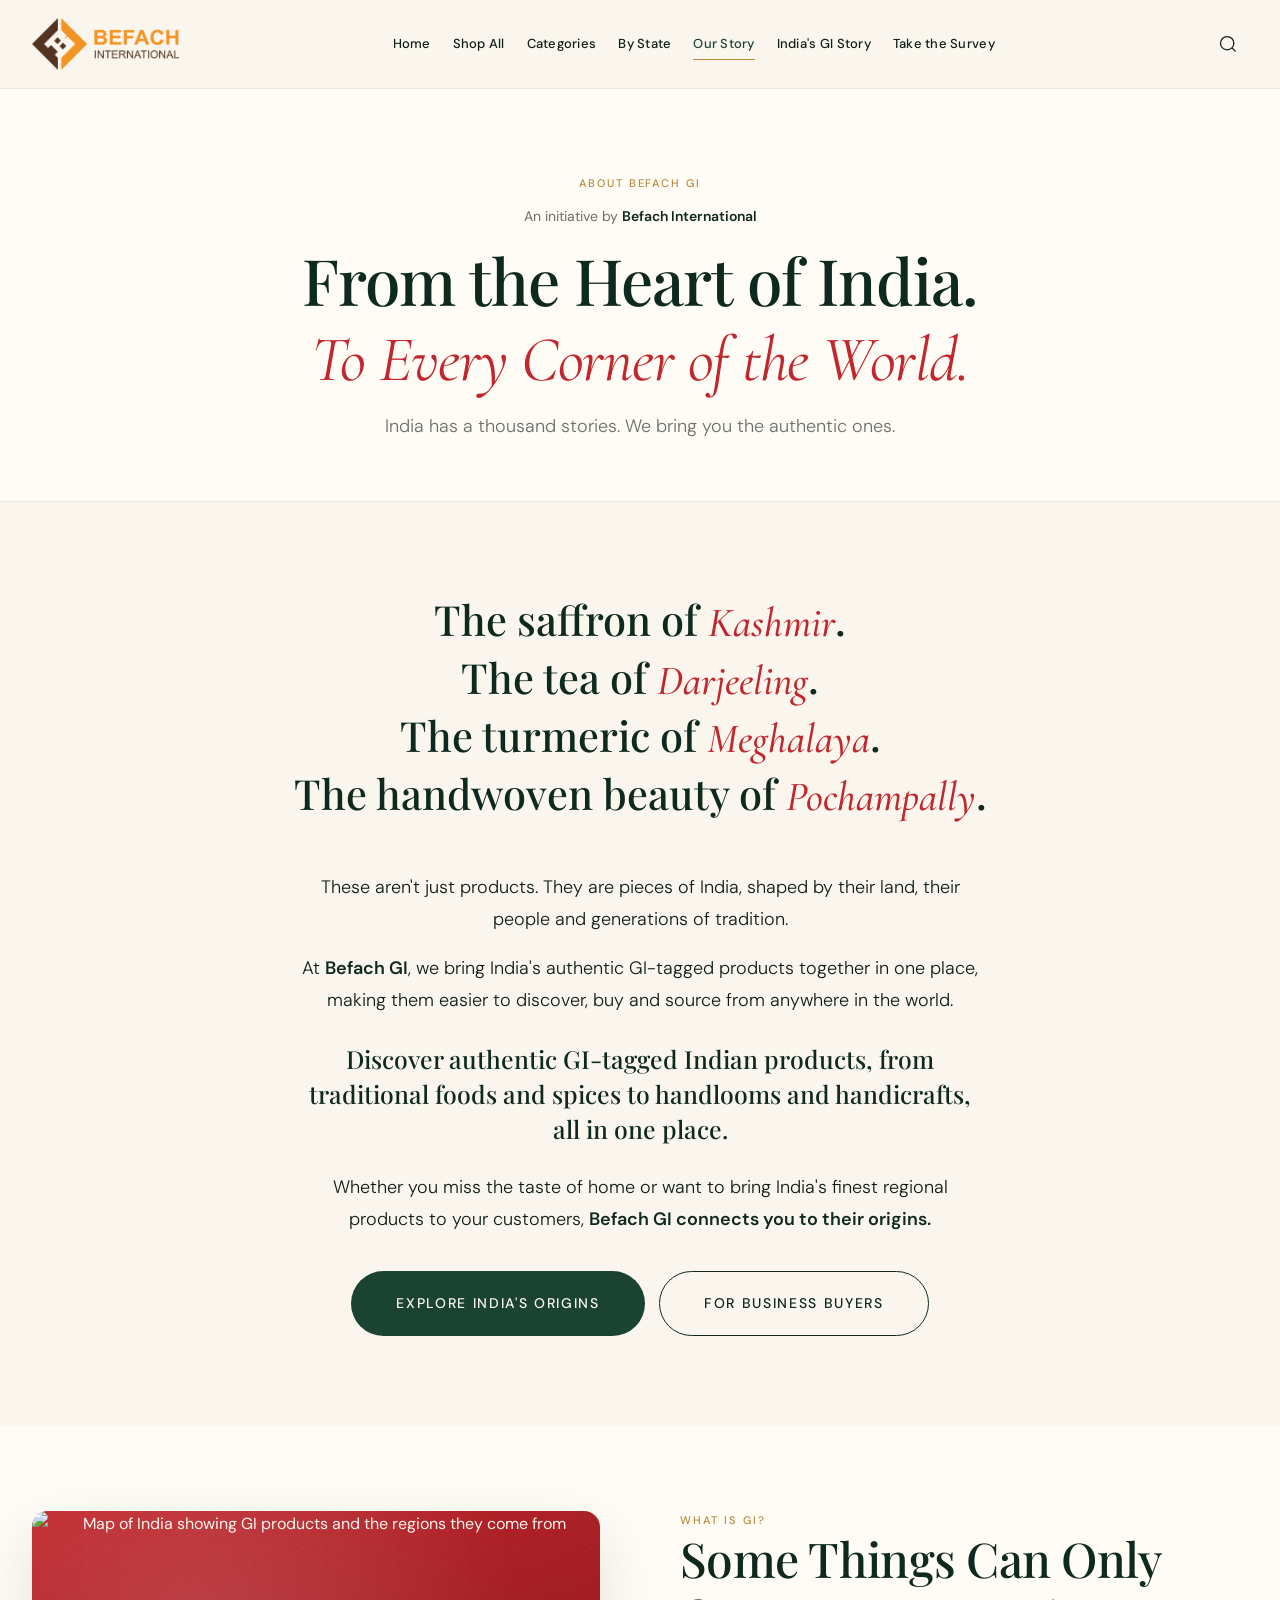
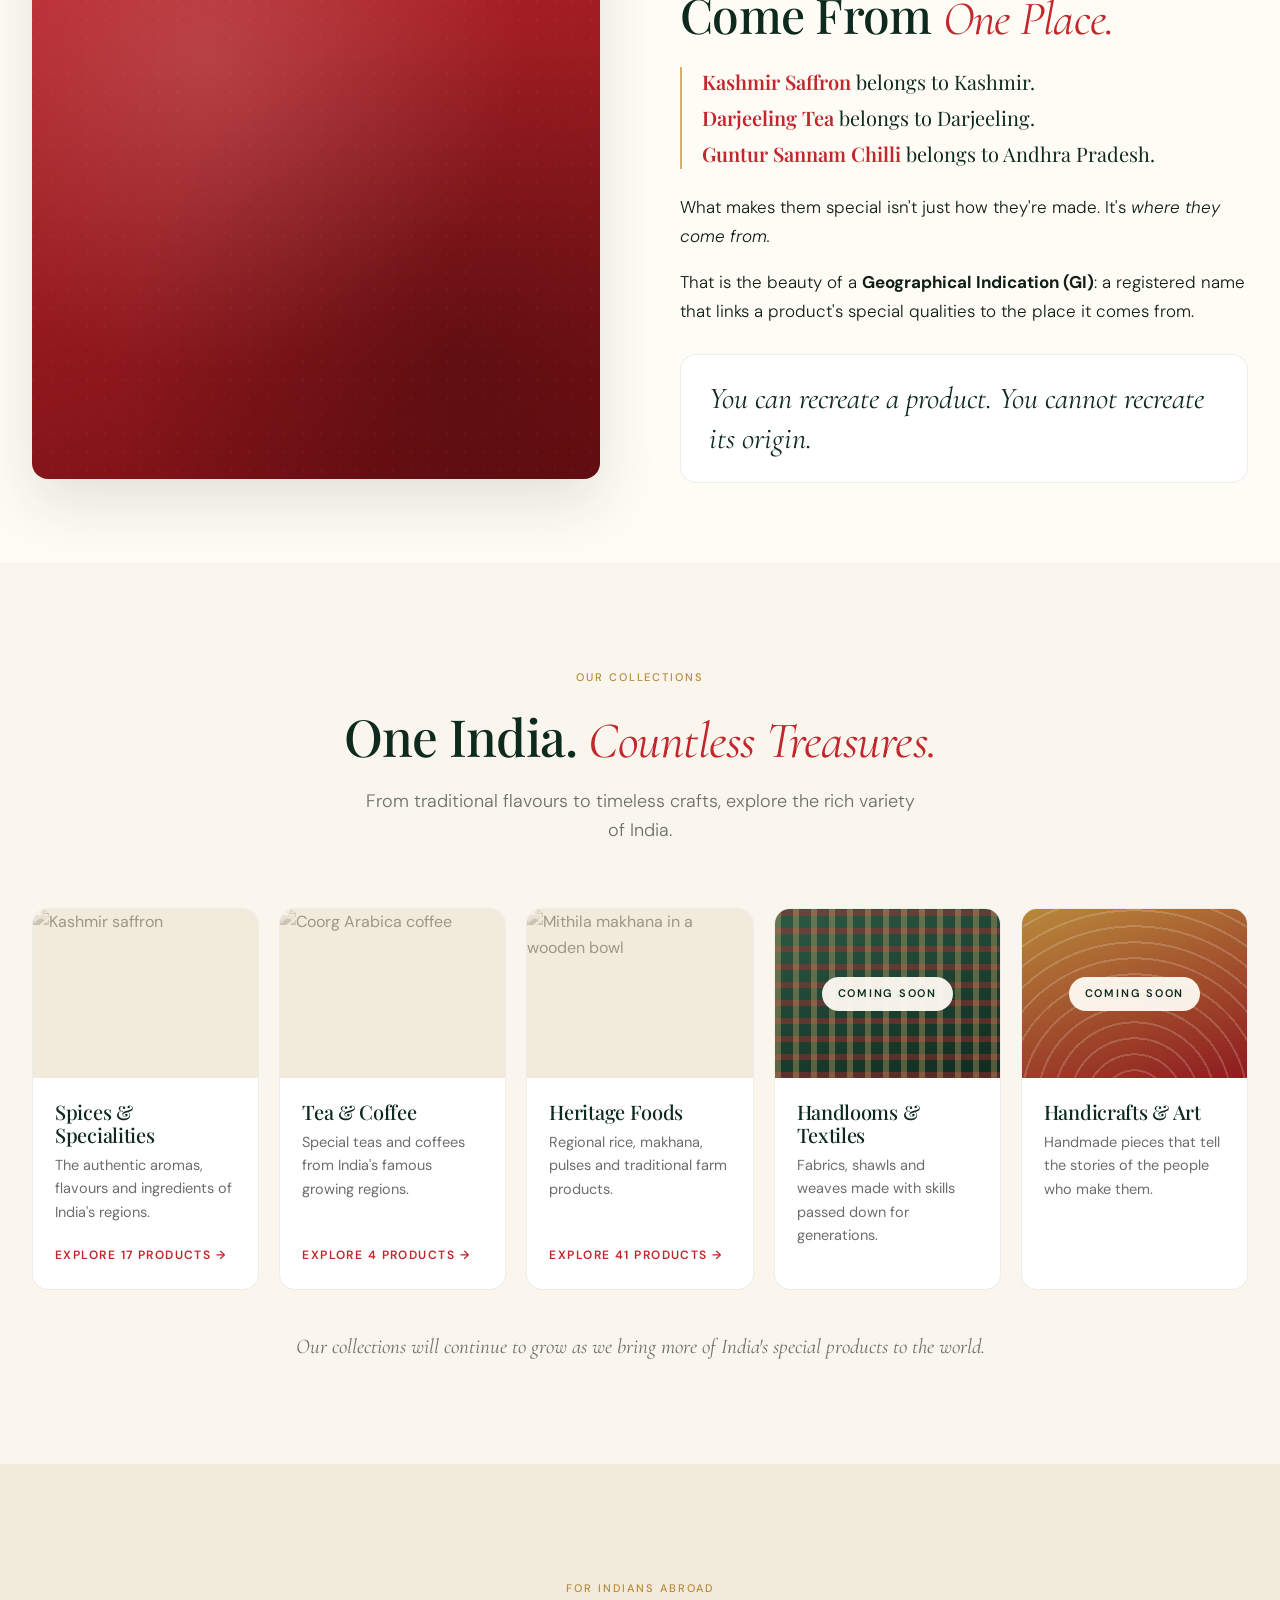
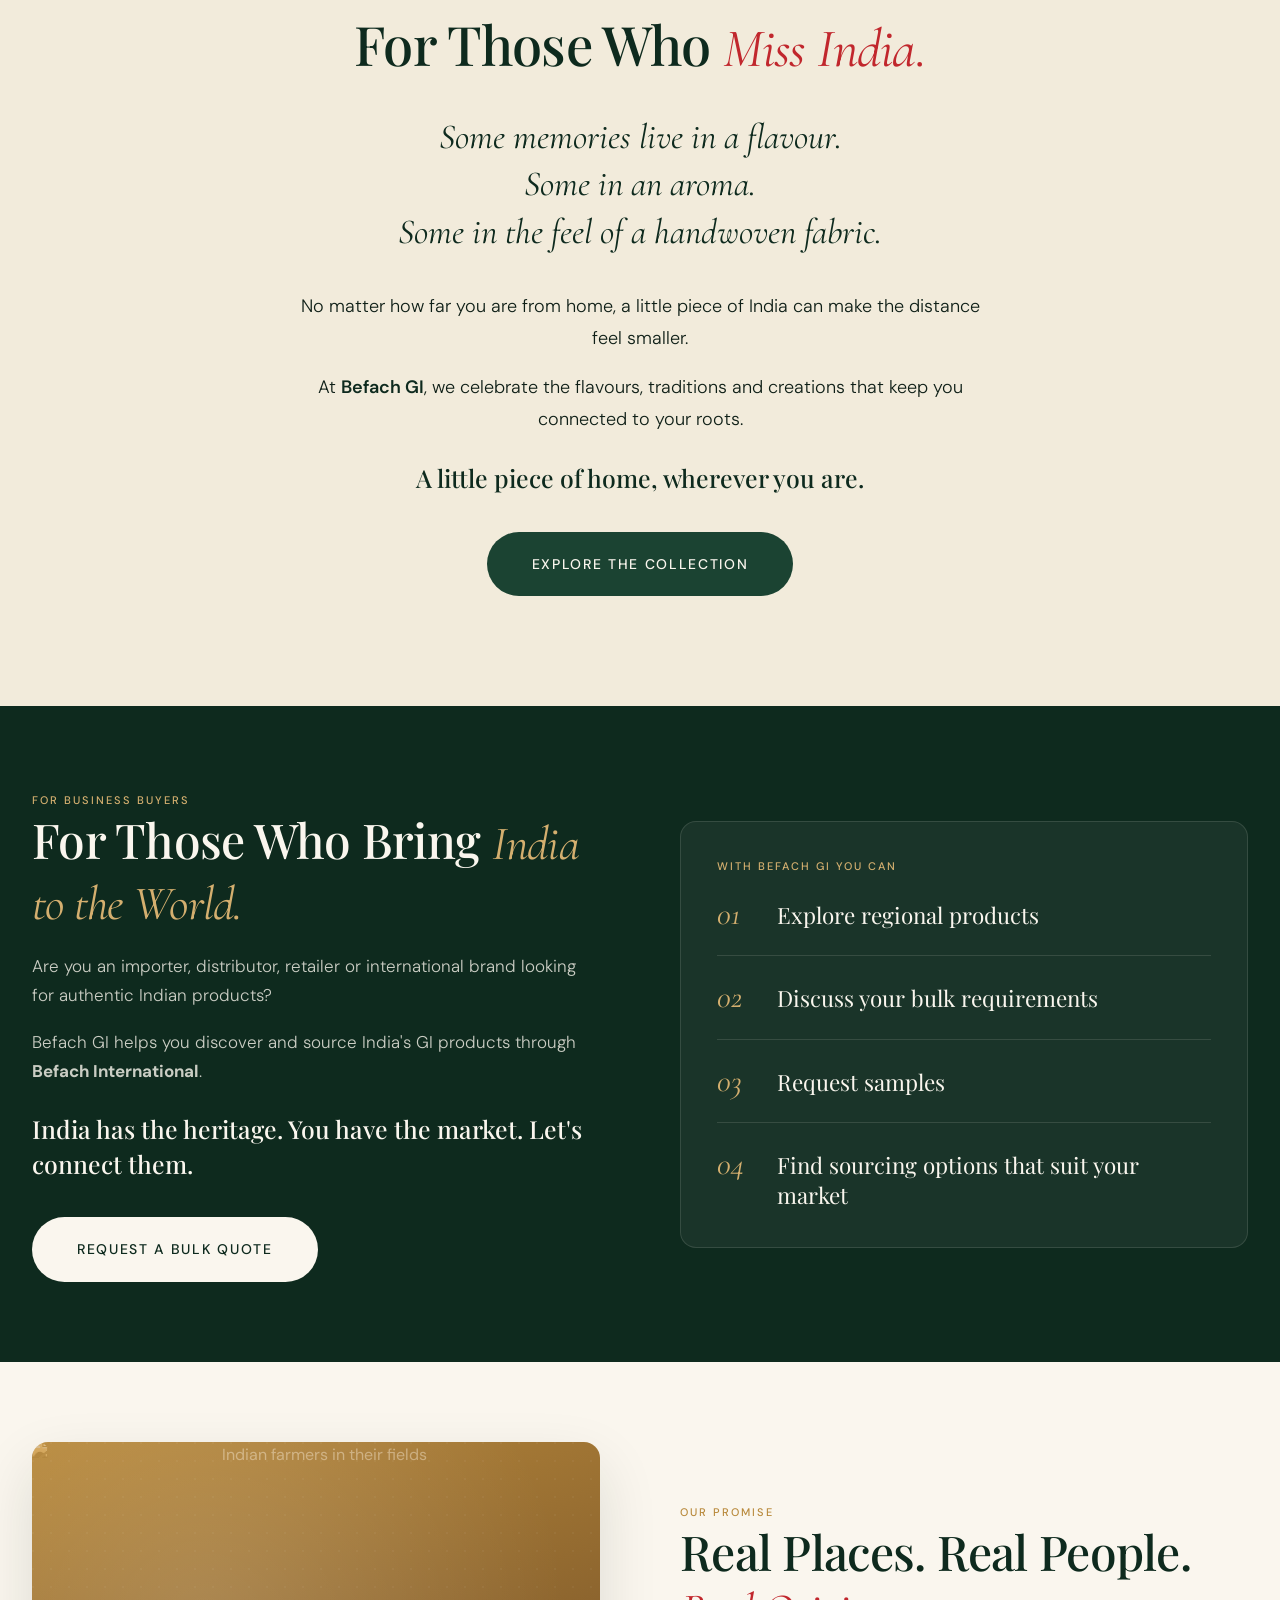
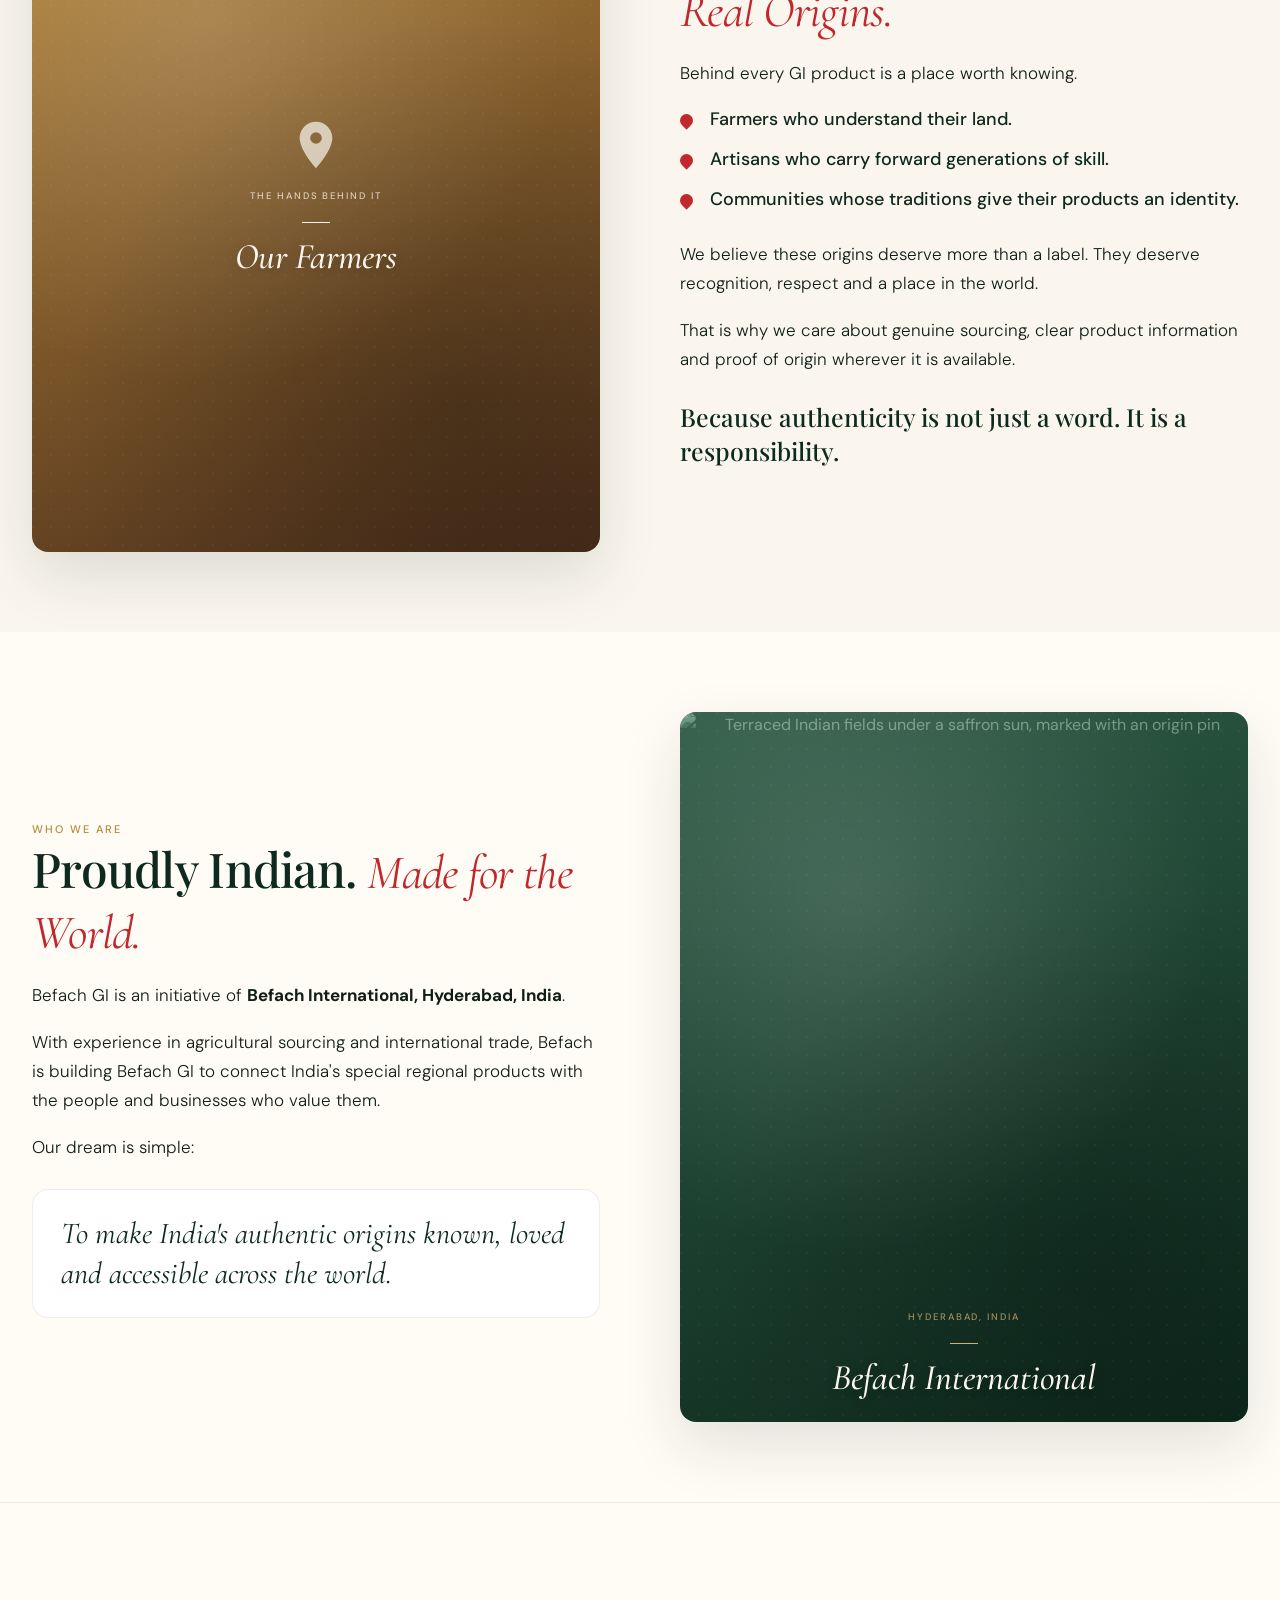
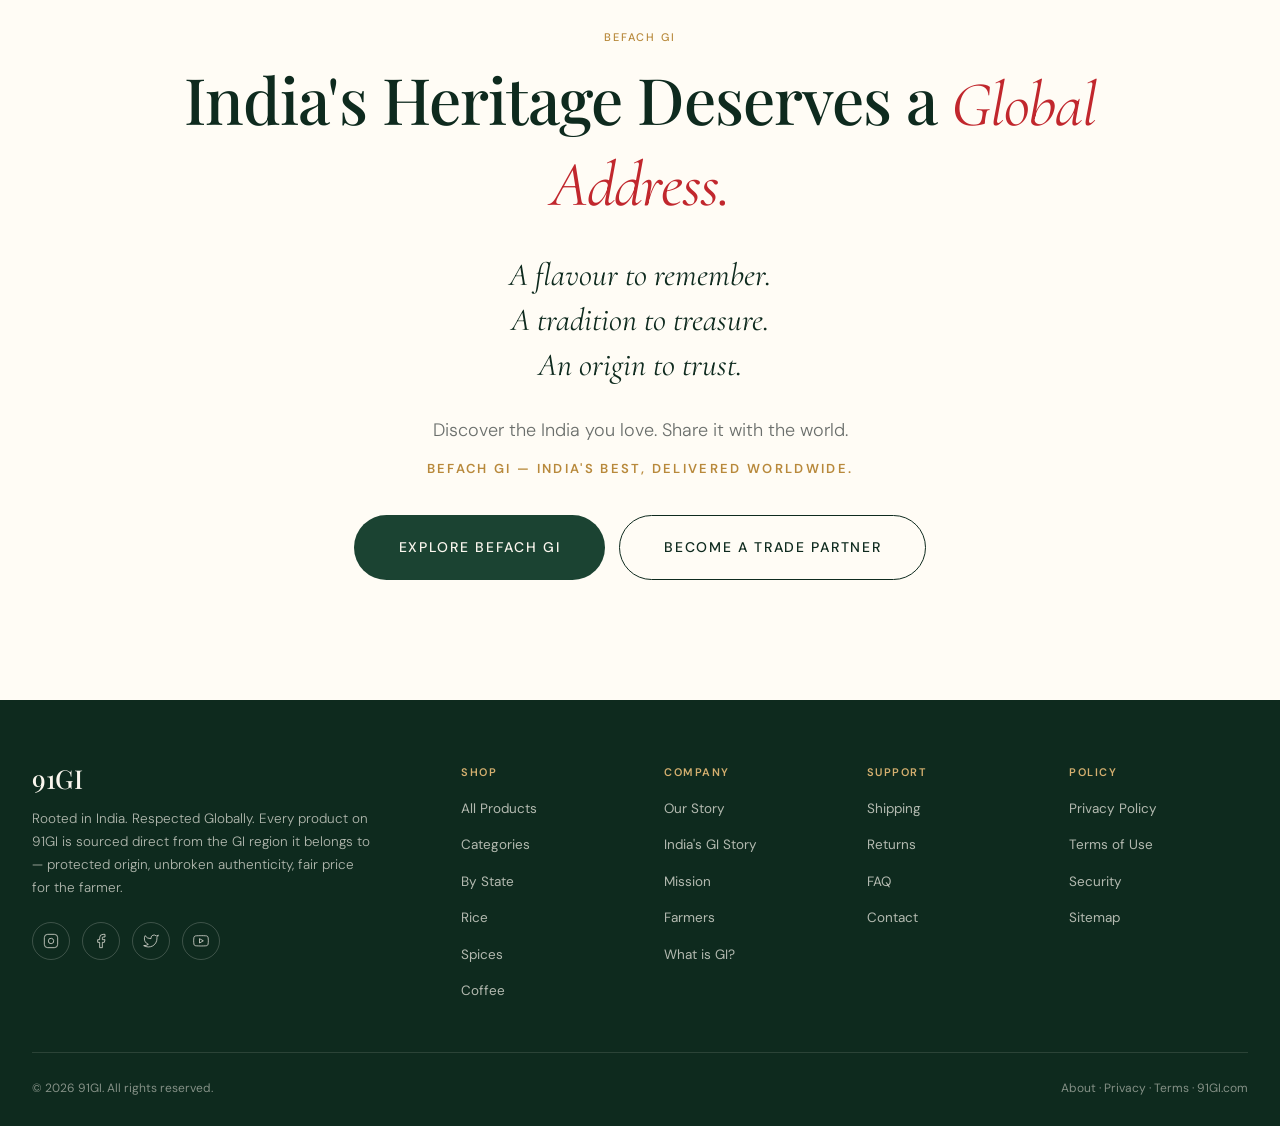
==== commit 2fcf0273: "Use only farm products as GI examples on the About page Replace Pochampally Ikat with Guntur Sannam " ====
--- a/about/index.html
+++ b/about/index.html
@@ -375,7 +375,7 @@
           <ul class="belongs-list">
             <li><strong>Kashmir Saffron</strong> belongs to Kashmir.</li>
             <li><strong>Darjeeling Tea</strong> belongs to Darjeeling.</li>
-            <li><strong>Pochampally Ikat</strong> carries the craft of Pochampally.</li>
+            <li><strong>Guntur Sannam Chilli</strong> belongs to Andhra Pradesh.</li>
           </ul>
           <p>What makes them special isn't just how they're made. It's <em>where they come from.</em></p>
           <p>That is the beauty of a <strong>Geographical Indication (GI)</strong>: a registered name that links a product's special qualities to the place it comes from.</p>
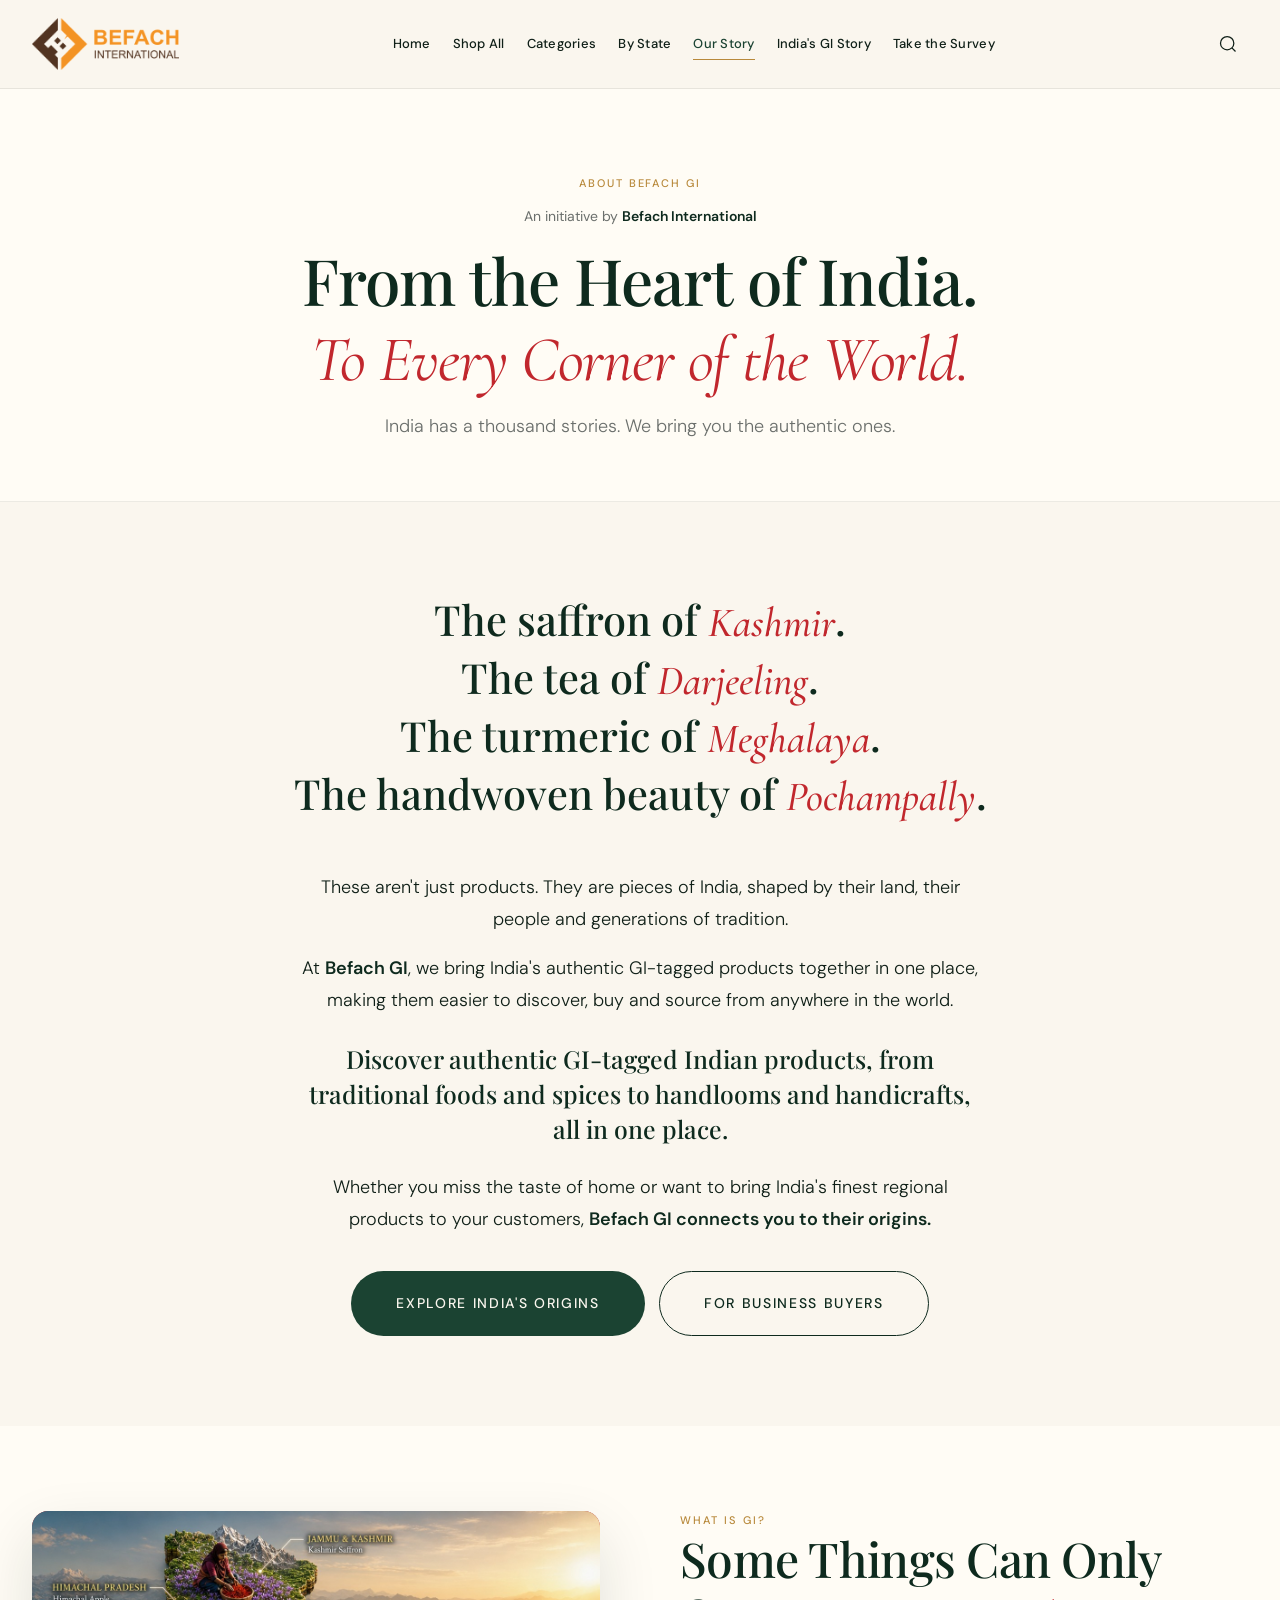
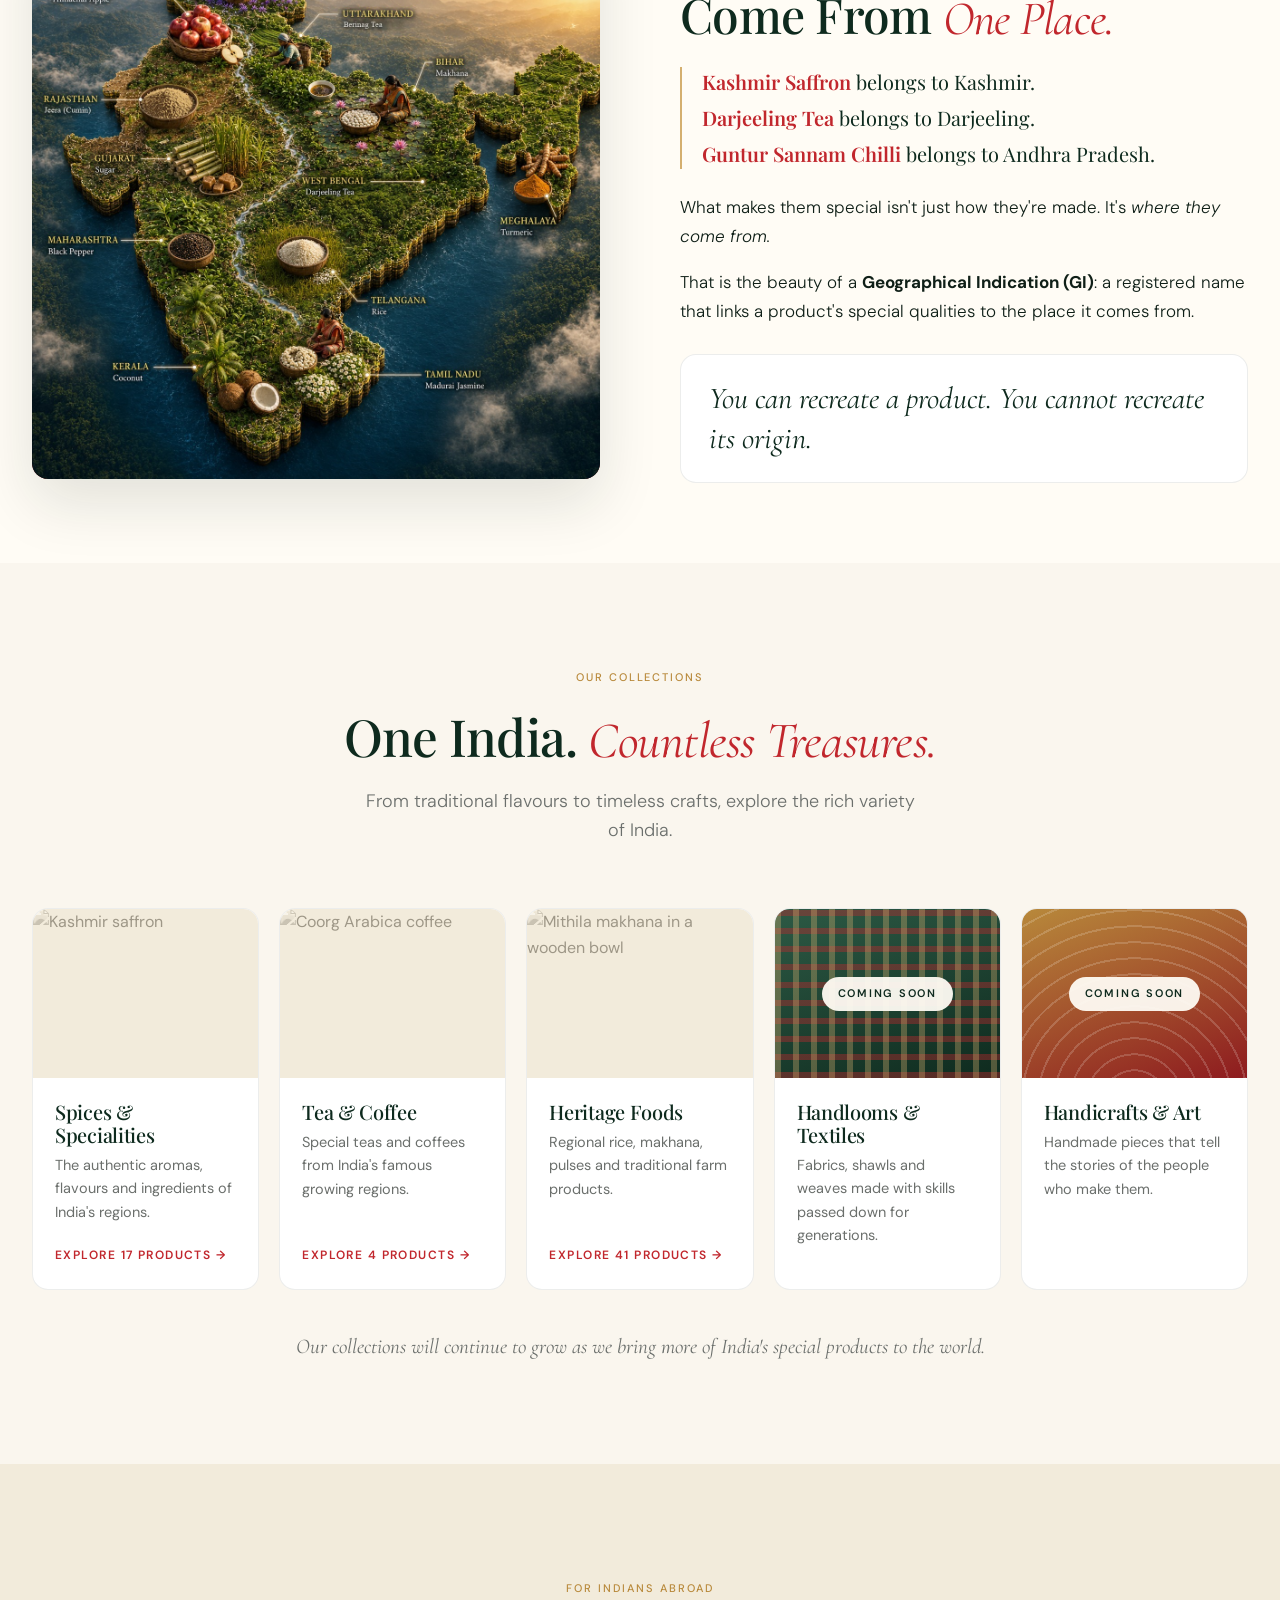
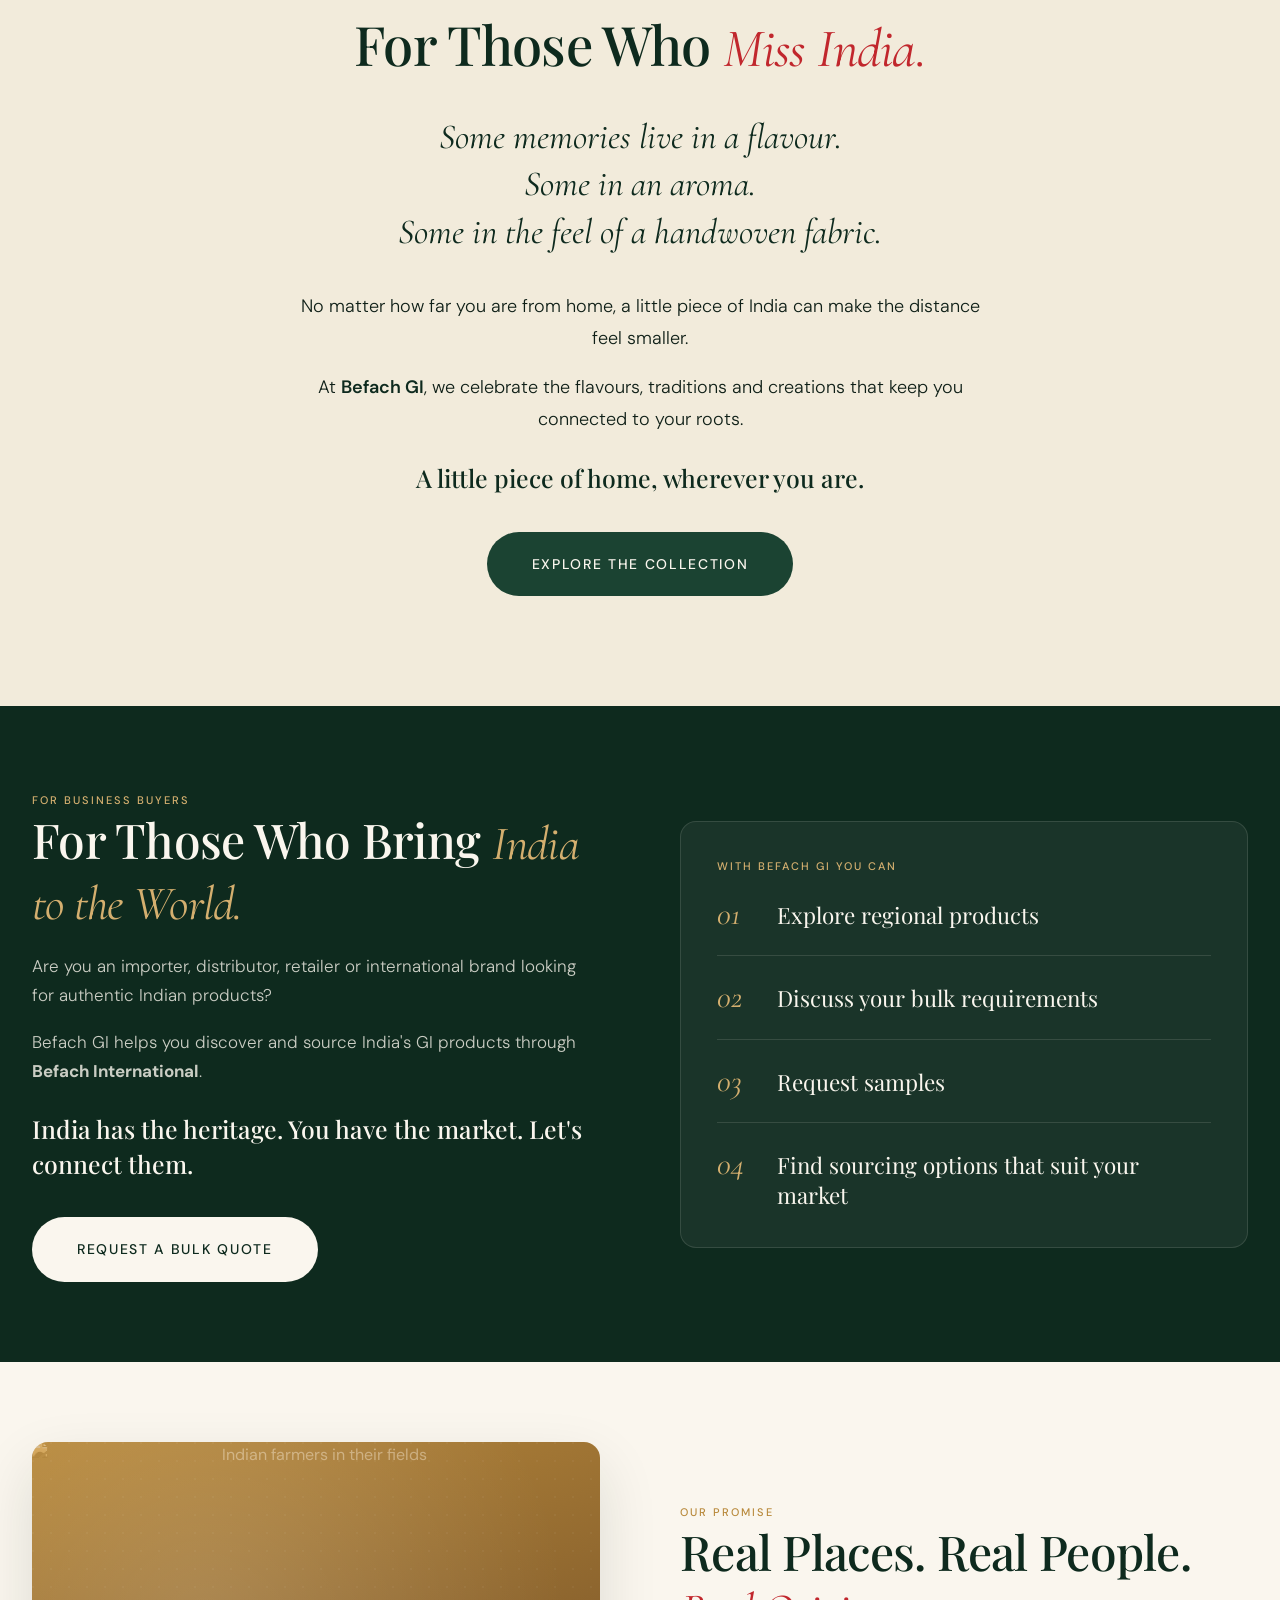
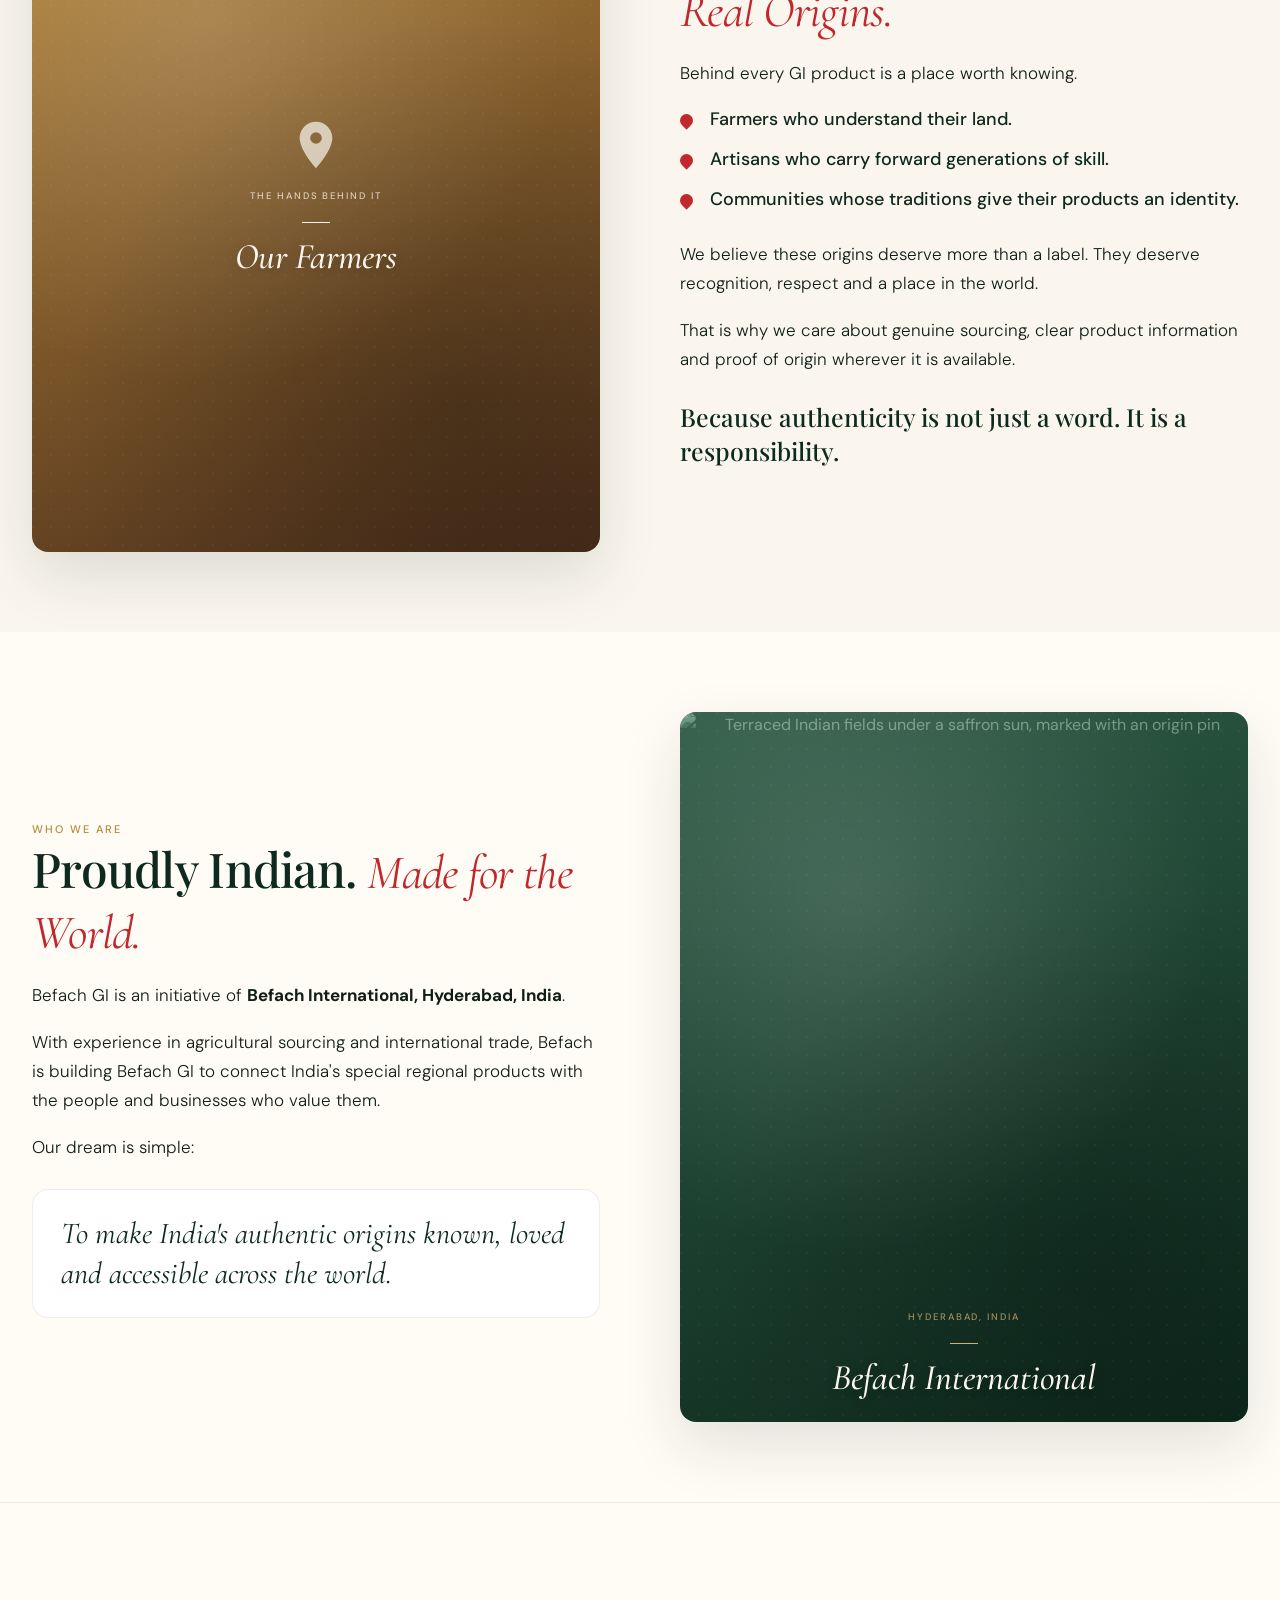
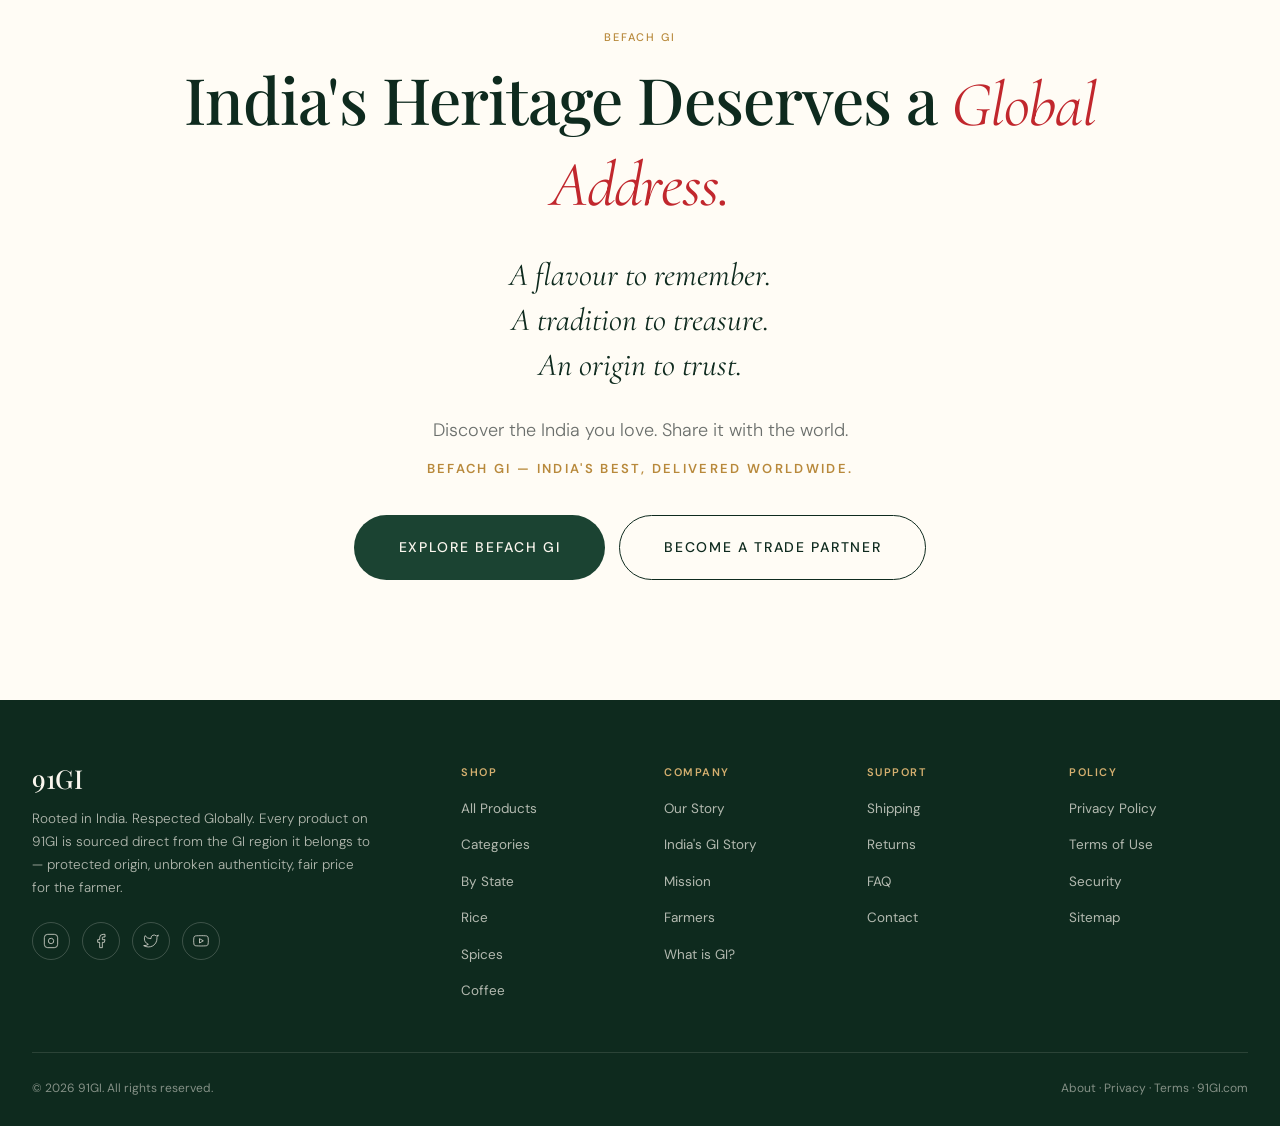
==== commit 3fa79eec: "Show only farm products on the About page GI map Rajasthan showed Bandhani cloth and clay pots. They" ====
--- a/about/index.html
+++ b/about/index.html
@@ -366,7 +366,7 @@
       <div class="about-grid">
         <div class="about-image reveal" style="aspect-ratio: 1/1;">
           <div class="styled-image cat-chilli" style="background: linear-gradient(160deg, #C1272D 0%, #6E0E12 100%);">
-            <img class="styled-image-photo" src="/91GI_Images/GI_Index.png" alt="Map of India showing GI products and the regions they come from" style="object-fit: contain;" />
+            <img class="styled-image-photo" src="/91GI_Images/GI_Index.png?v=2" alt="Map of India showing GI farm products and the regions they come from" style="object-fit: contain;" />
           </div>
         </div>
         <div class="reveal delay-1">
--- a/assets/css/style.css
+++ b/assets/css/style.css
@@ -1392,7 +1392,200 @@
 }
 
 .btn-quote-cta {
-  margin-bottom: 32px;
+  margin-bottom: 20px;
+}
+
+/* ---------- Seller box: "Sold by Befach International" ---------- */
+.seller-card {
+  background: var(--cream-soft);
+  border: 1px solid var(--line);
+  border-radius: var(--radius);
+  padding: 20px;
+  margin-bottom: 28px;
+}
+
+.seller-head {
+  display: flex;
+  align-items: center;
+  gap: 16px;
+}
+
+.seller-logo {
+  flex-shrink: 0;
+  width: 116px;
+  height: 64px;
+  padding: 8px 10px;
+  background: #fff;
+  border: 1px solid var(--line);
+  border-radius: var(--radius-sm);
+  display: flex;
+  align-items: center;
+  justify-content: center;
+}
+
+.seller-logo img {
+  max-width: 100%;
+  max-height: 100%;
+  object-fit: contain;
+}
+
+.seller-id {
+  display: flex;
+  flex-direction: column;
+  gap: 3px;
+  min-width: 0;
+}
+
+.seller-label {
+  font-size: 10.5px;
+  letter-spacing: 0.16em;
+  text-transform: uppercase;
+  color: var(--mute);
+}
+
+.seller-name {
+  font-family: var(--font-serif);
+  font-size: 20px;
+  line-height: 1.2;
+  font-weight: 500;
+  color: var(--forest-deep);
+}
+
+.seller-name:hover { color: var(--forest); text-decoration: underline; }
+
+.seller-place {
+  display: flex;
+  align-items: center;
+  gap: 8px;
+  font-size: 14px;
+  color: var(--ink);
+}
+
+.seller-flag {
+  width: 21px;
+  height: 14px;
+  flex-shrink: 0;
+  border-radius: 2px;
+  box-shadow: 0 0 0 1px var(--line-strong);
+}
+
+.seller-ops {
+  margin: 14px 0 0;
+  font-size: 13px;
+  color: var(--mute);
+}
+
+.seller-ops strong { color: var(--ink); font-weight: 500; }
+
+.seller-contacts {
+  list-style: none;
+  margin: 14px 0 16px;
+  padding: 14px 0 0;
+  border-top: 1px solid var(--line);
+  display: flex;
+  flex-direction: column;
+  gap: 10px;
+}
+
+.seller-contacts a {
+  display: flex;
+  align-items: center;
+  gap: 12px;
+  font-size: 14.5px;
+  color: var(--ink);
+  min-width: 0;
+}
+
+.seller-contacts a:hover { color: var(--forest); }
+
+.seller-contact-icon {
+  flex-shrink: 0;
+  width: 34px;
+  height: 34px;
+  border-radius: 50%;
+  background: var(--cream-deep);
+  color: var(--forest);
+  display: grid;
+  place-items: center;
+}
+
+.seller-contact-icon svg { width: 16px; height: 16px; }
+.seller-contact-icon.is-whatsapp { background: #25D366; color: #fff; }
+
+.seller-contact-label {
+  display: block;
+  font-size: 10.5px;
+  letter-spacing: 0.14em;
+  text-transform: uppercase;
+  color: var(--mute);
+  line-height: 1.4;
+}
+
+.seller-email { overflow-wrap: break-word; }
+
+.btn-contact-seller {
+  width: 100%;
+  padding: 14px 24px;
+  border: 1.5px solid var(--forest);
+  border-radius: 999px;
+  background: #fff;
+  color: var(--forest);
+  font-size: 13px;
+  letter-spacing: 0.14em;
+  text-transform: uppercase;
+  font-weight: 500;
+  display: flex;
+  align-items: center;
+  justify-content: center;
+  gap: 10px;
+  transition: all 0.3s var(--ease);
+}
+
+.btn-contact-seller svg { width: 18px; height: 18px; }
+
+.btn-contact-seller:hover {
+  background: var(--forest);
+  color: var(--cream);
+  transform: translateY(-1px);
+}
+
+.seller-share {
+  display: flex;
+  align-items: center;
+  flex-wrap: wrap;
+  gap: 10px;
+  margin-top: 16px;
+  font-size: 13px;
+  color: var(--mute);
+}
+
+.seller-share-btn {
+  width: 32px;
+  height: 32px;
+  border-radius: 50%;
+  display: grid;
+  place-items: center;
+  color: #fff;
+  transition: transform 0.2s var(--ease), opacity 0.2s var(--ease);
+}
+
+.seller-share-btn svg { width: 16px; height: 16px; }
+.seller-share-btn:hover { transform: translateY(-2px); opacity: 0.9; }
+.seller-share-btn.is-whatsapp { background: #25D366; }
+.seller-share-btn.is-facebook { background: #1877F2; }
+.seller-share-btn.is-facebook svg { width: 22px; height: 22px; }
+.seller-share-btn.is-x { background: #0F1419; }
+.seller-share-btn.is-link { background: var(--mute); }
+
+.seller-copied {
+  font-size: 12.5px;
+  color: var(--forest);
+}
+
+@media (max-width: 380px) {
+  .seller-card { padding: 16px; }
+  .seller-head { flex-direction: column; align-items: flex-start; gap: 12px; }
+  .seller-contacts a { font-size: 13.5px; }
 }
 
 .key-facts {
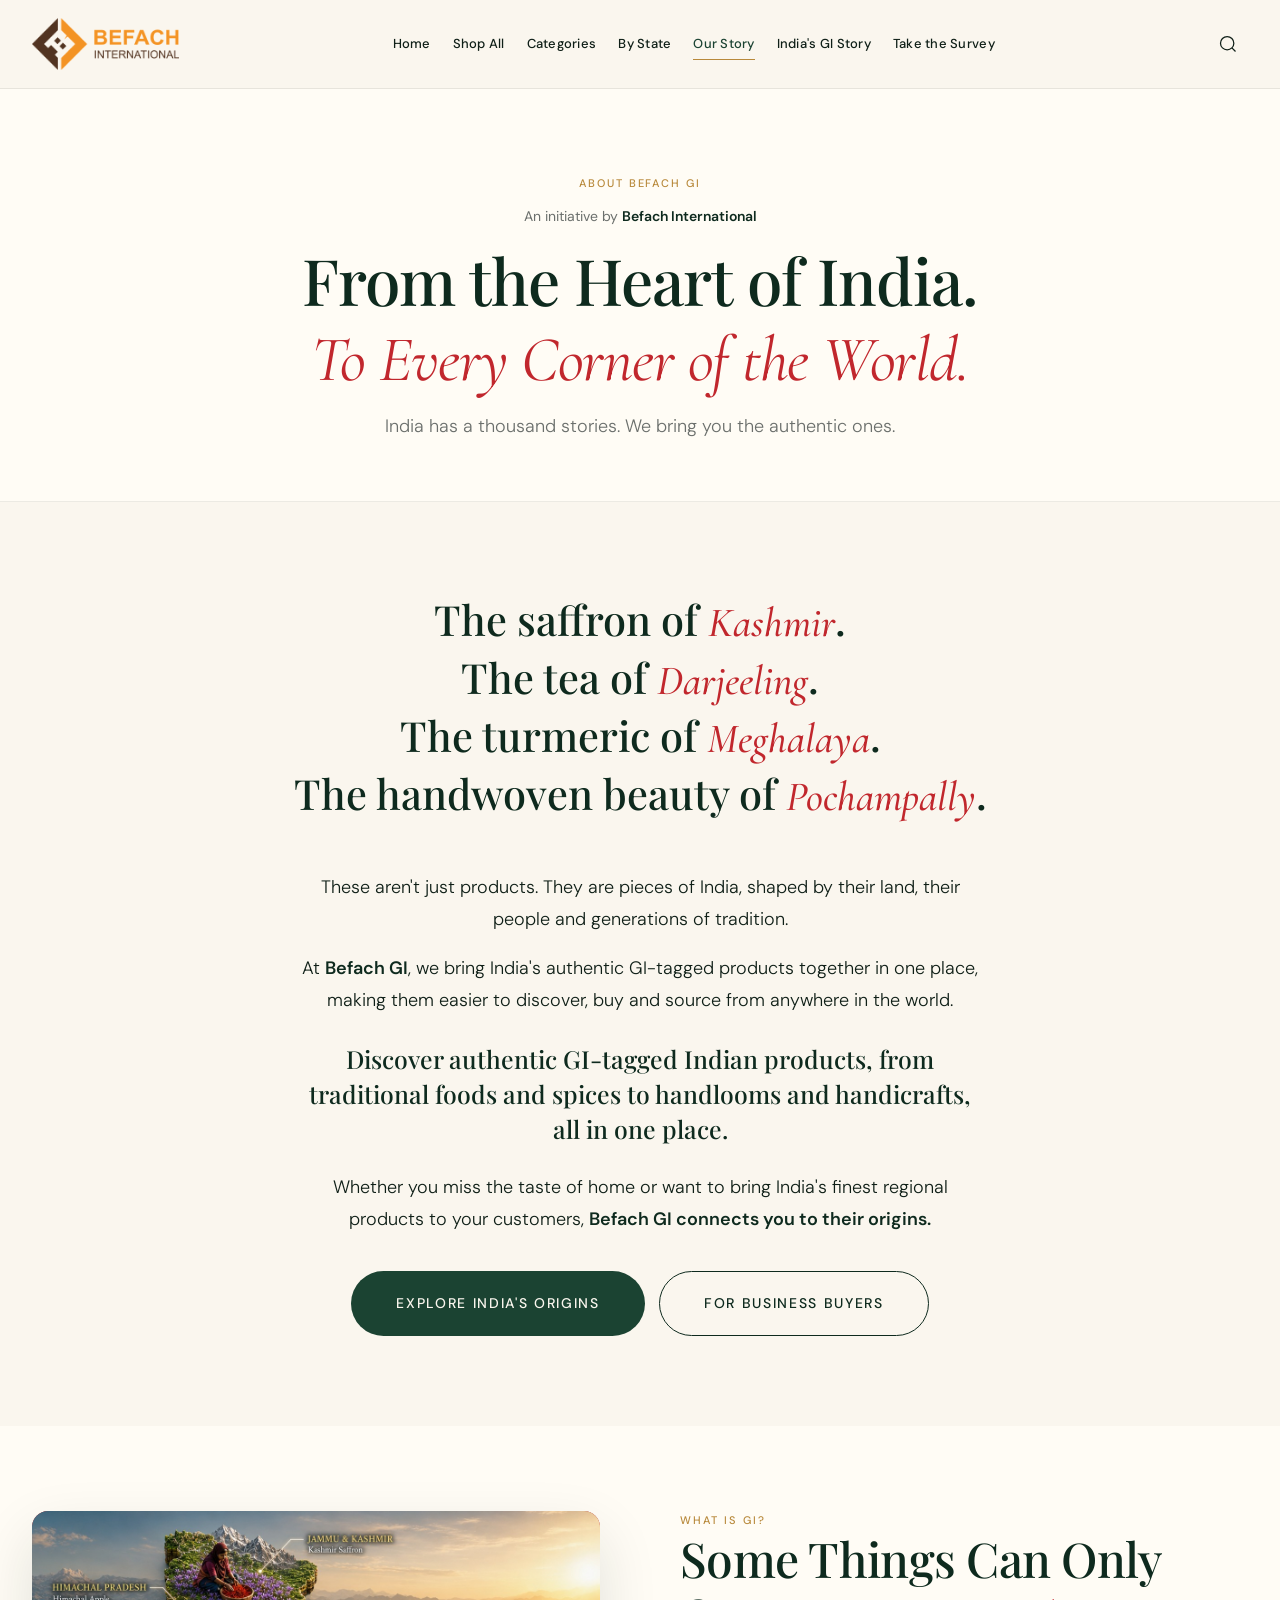
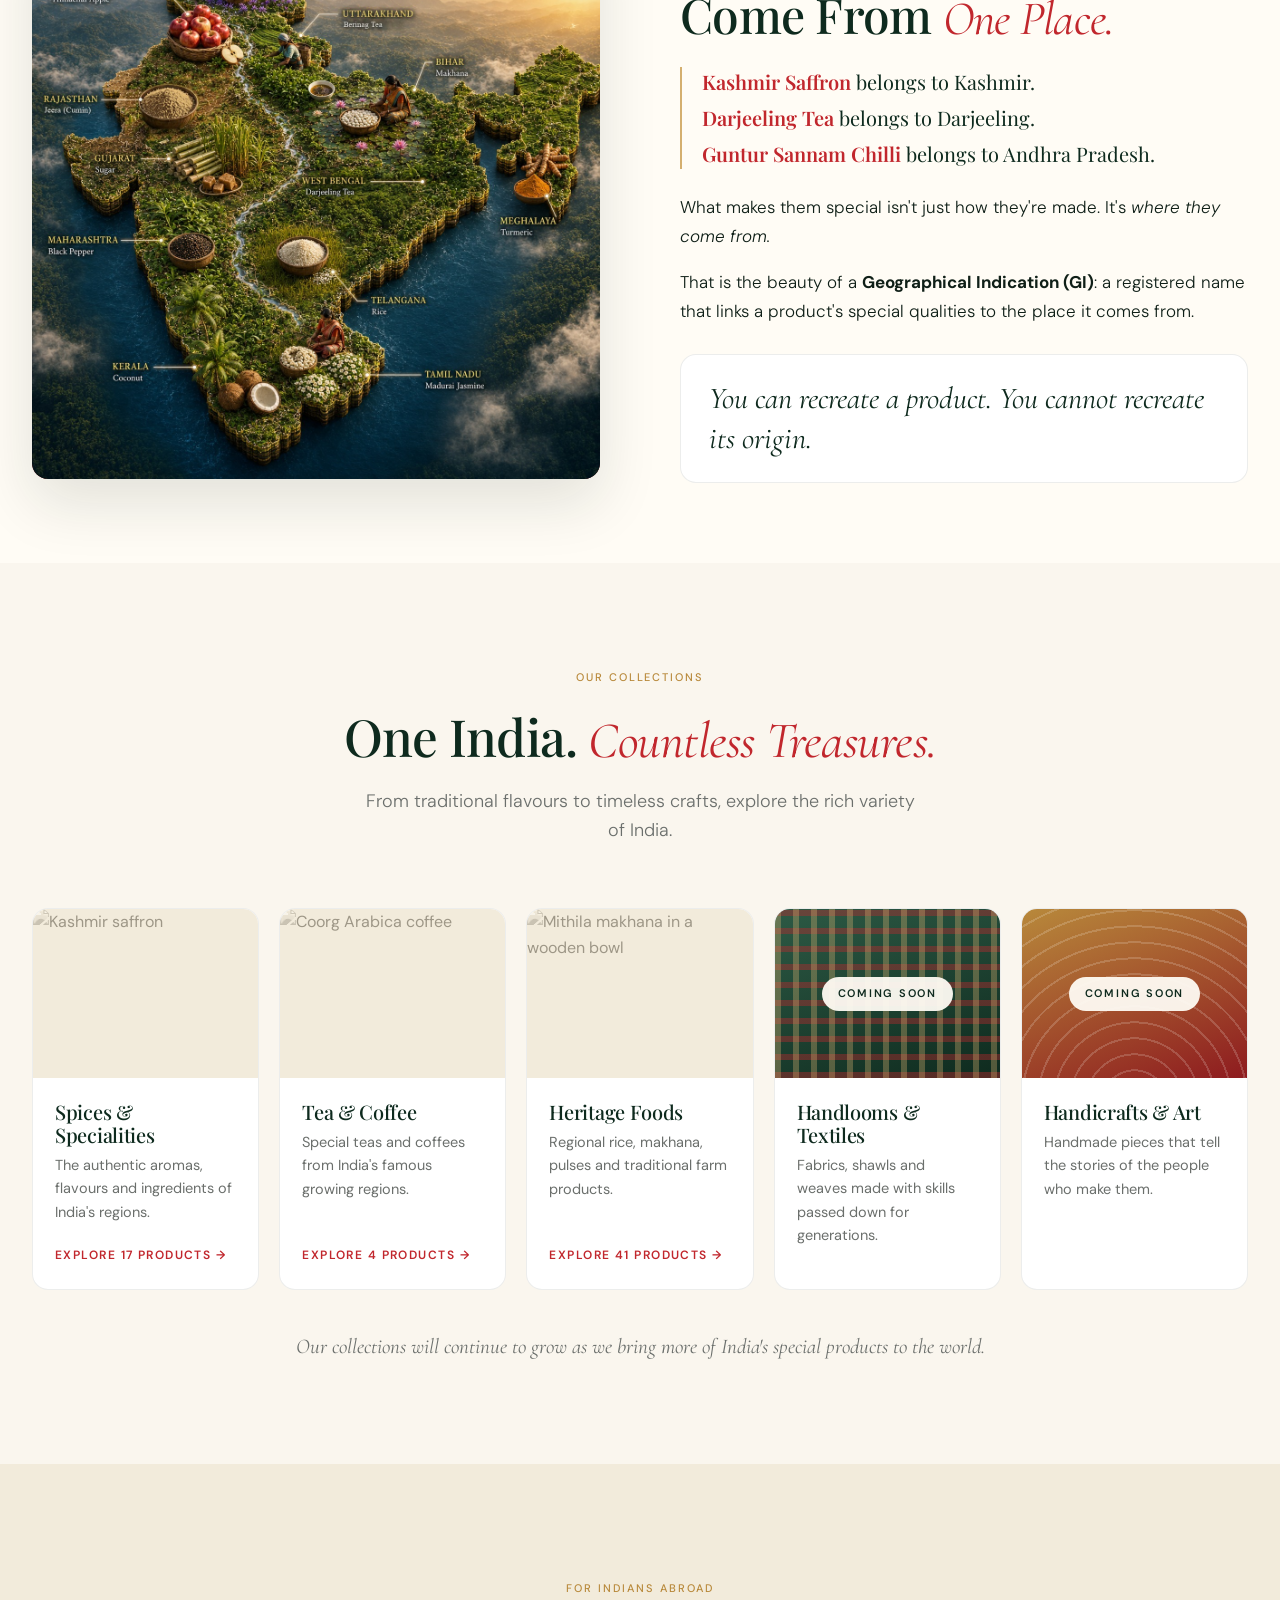
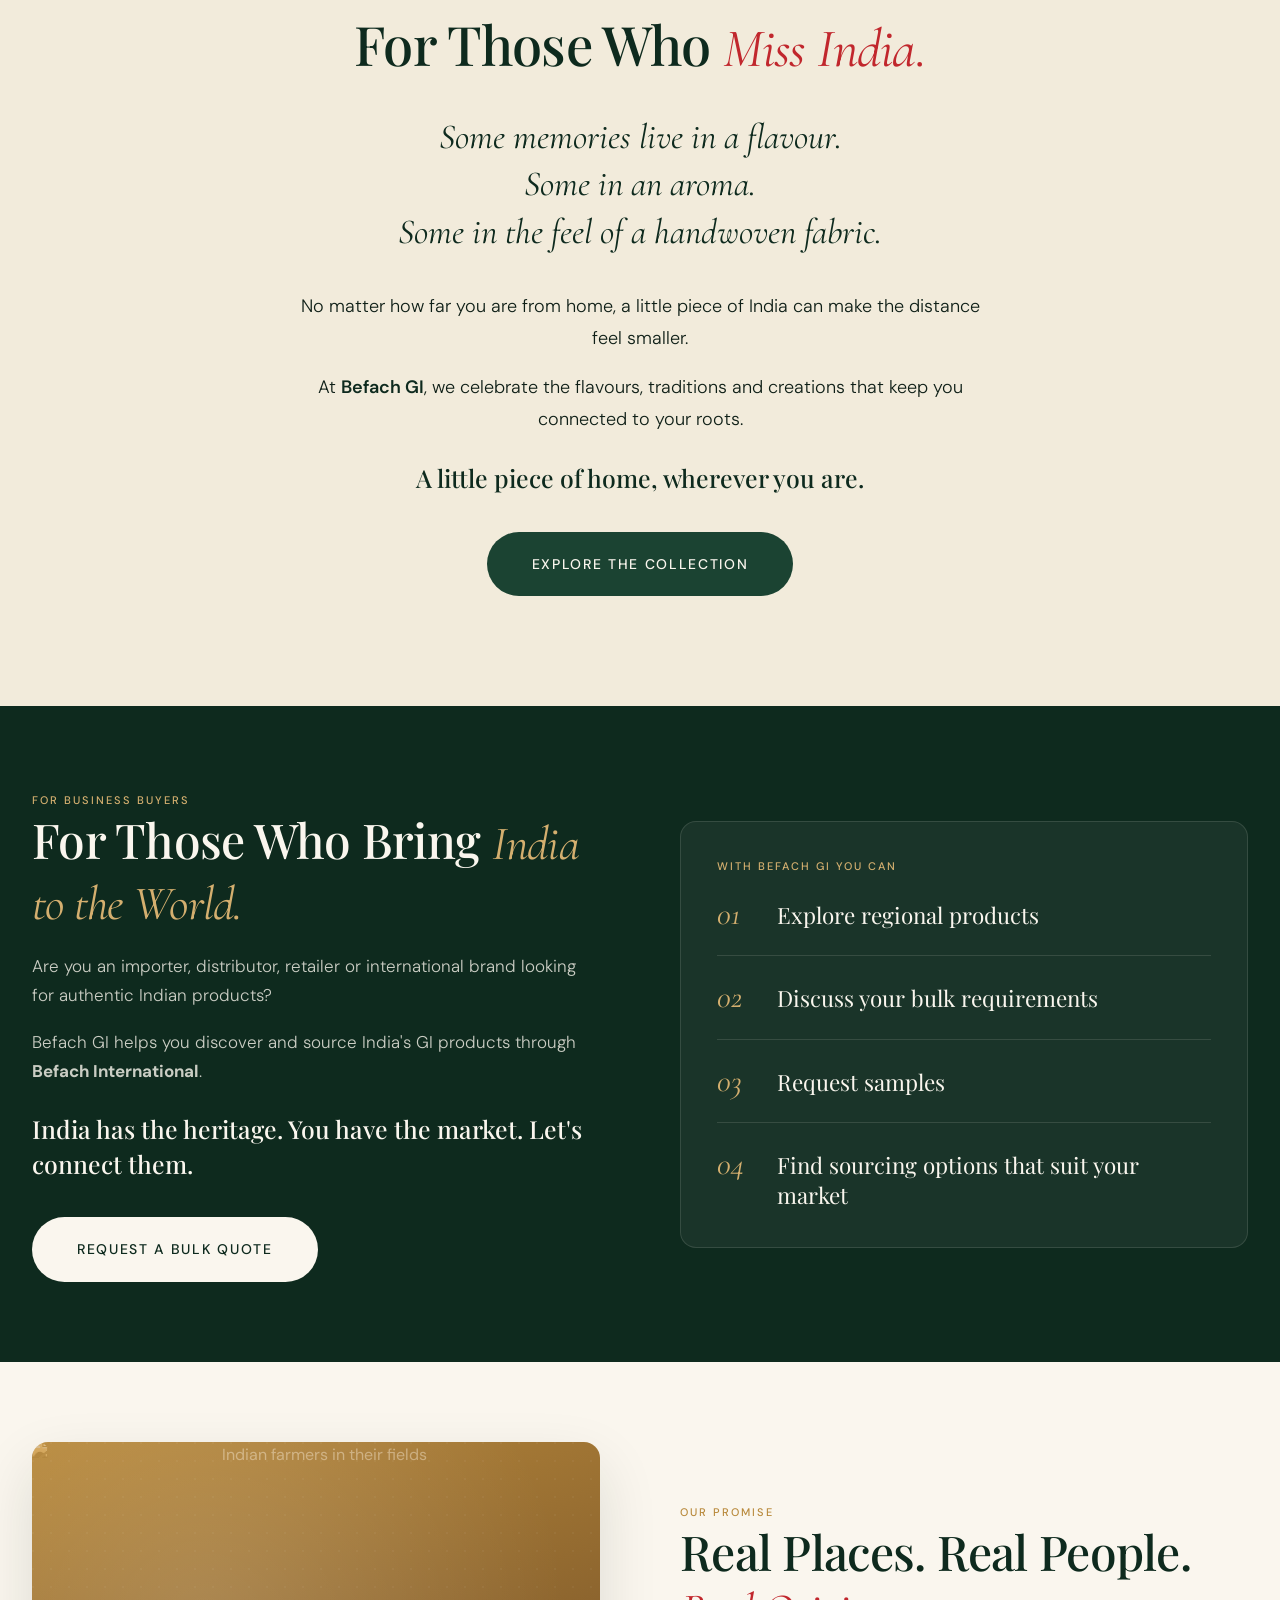
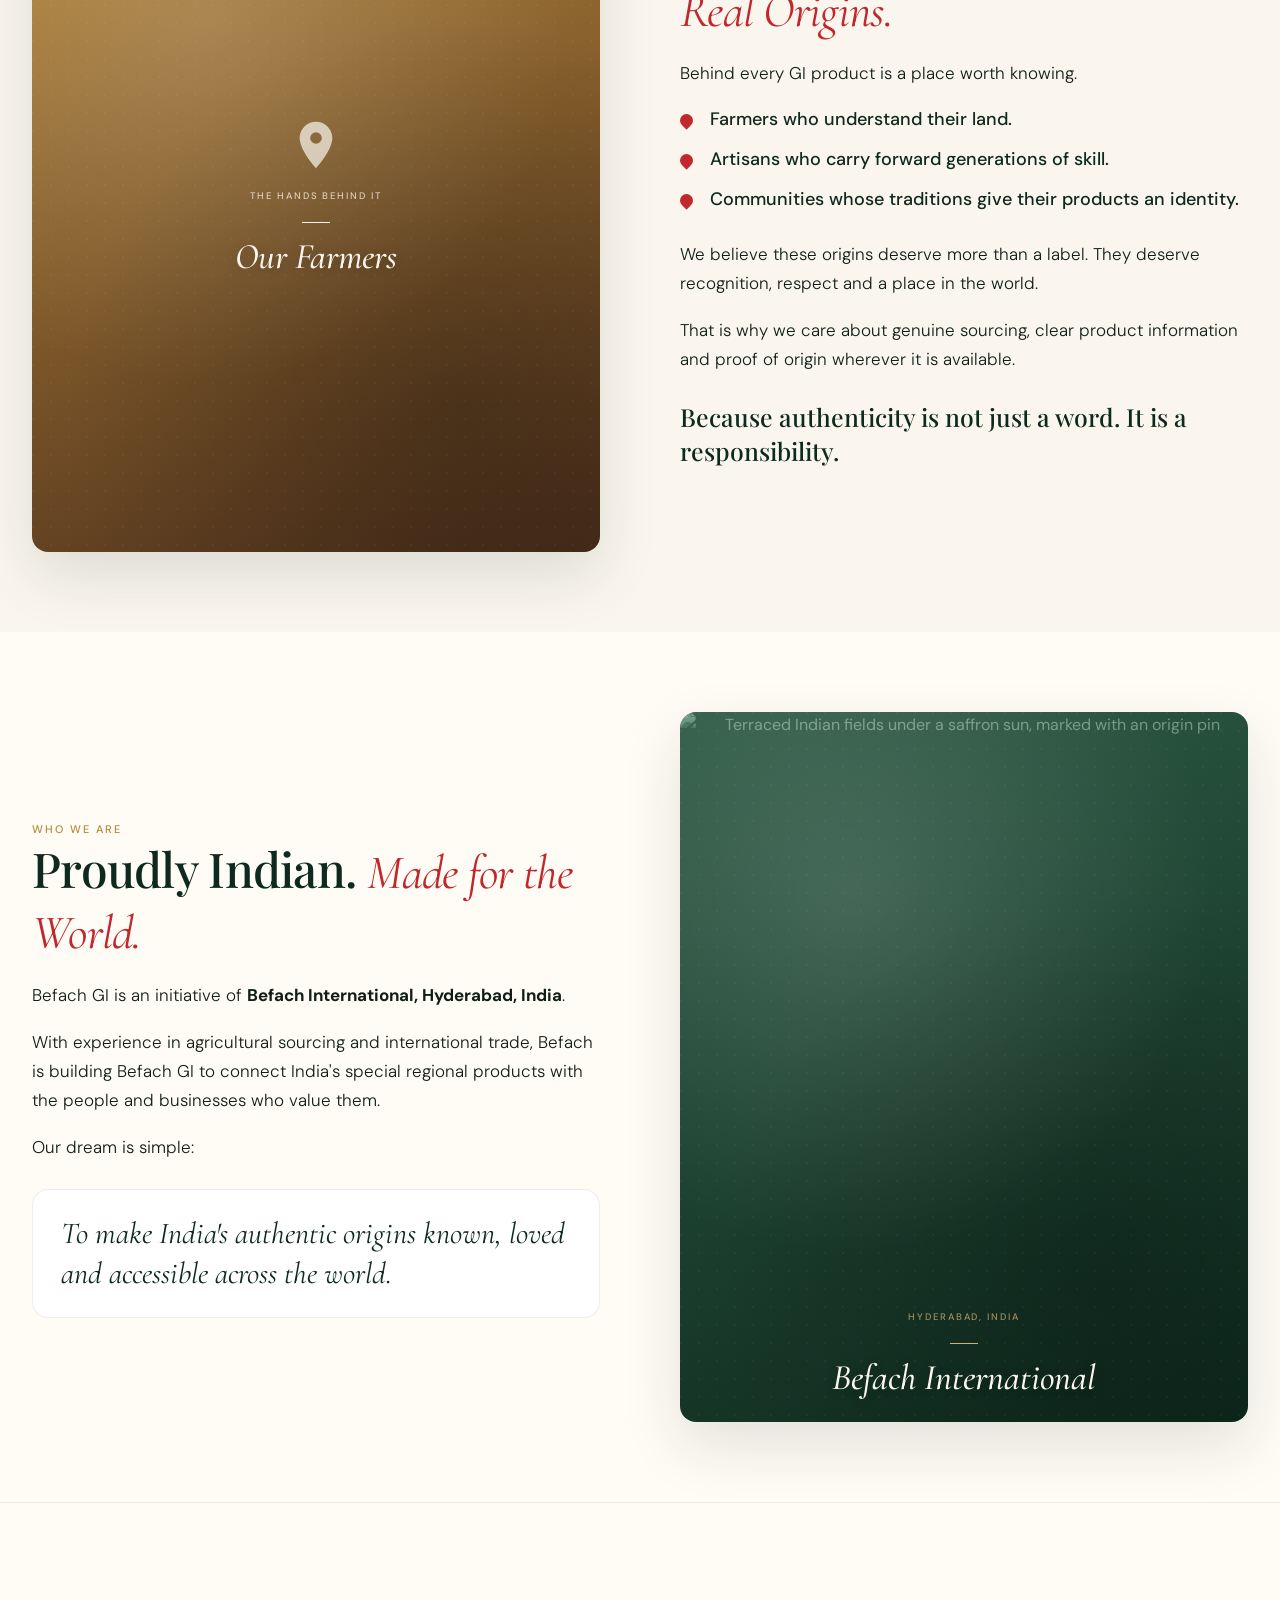
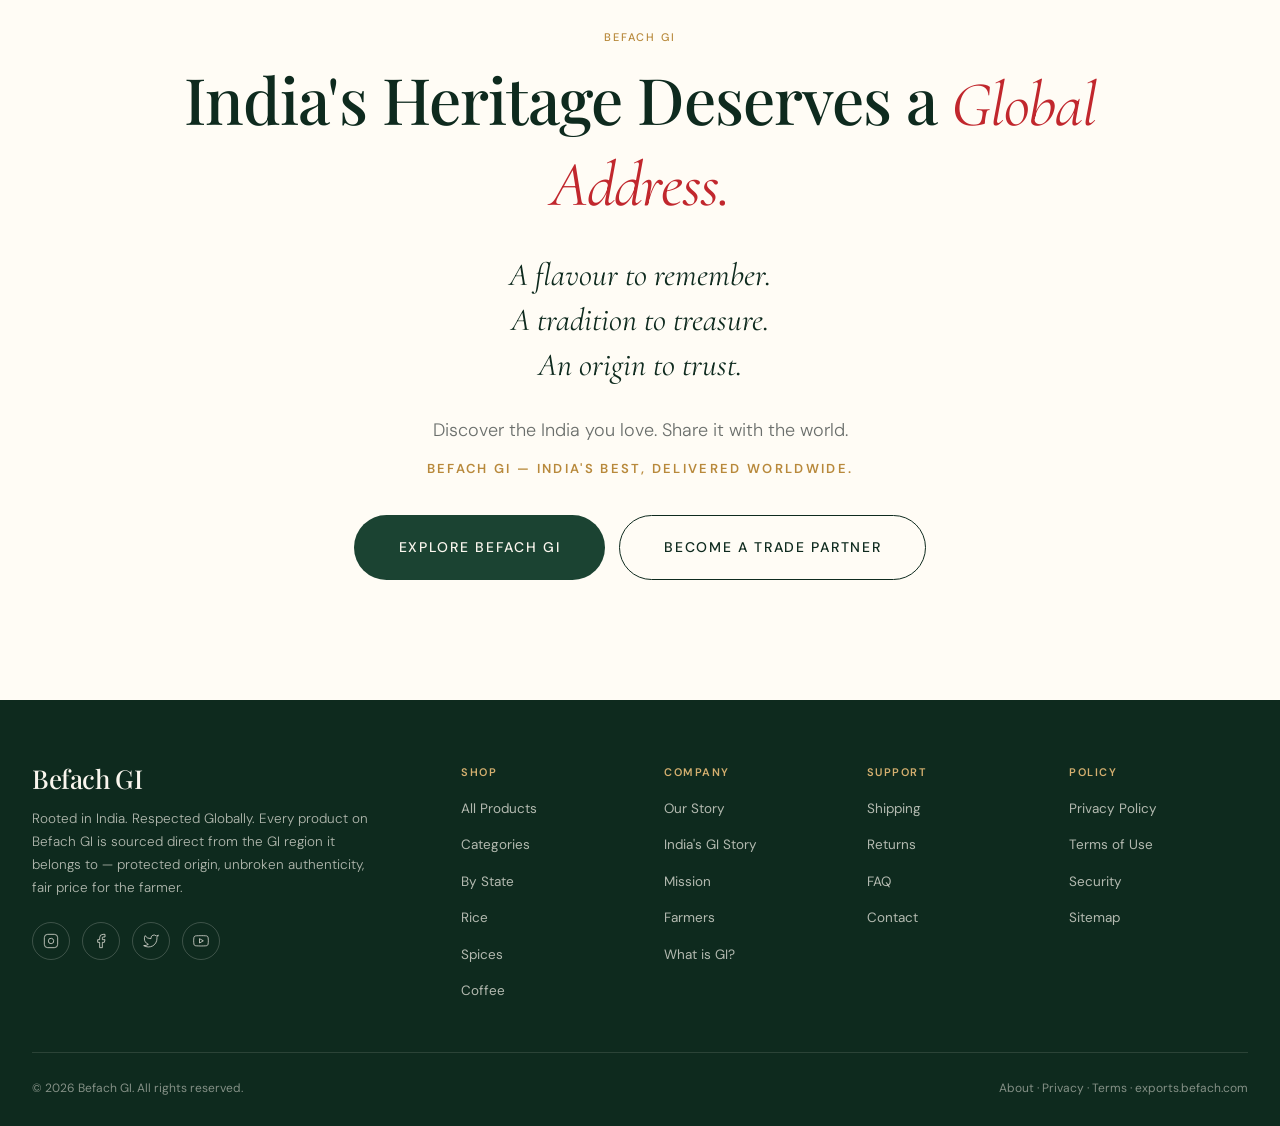
==== commit e83e01dd: "Replace 91GI with Befach across the site - Footer now says Befach GI, with exports.befach.com as the" ====
--- a/about/index.html
+++ b/about/index.html
@@ -5,7 +5,7 @@
   <meta name="viewport" content="width=device-width, initial-scale=1.0" />
   <title>Our Story | Befach GI — India's Best, Delivered Worldwide</title>
   <meta name="description" content="Befach GI, an initiative by Befach International, brings India's authentic GI-tagged products together in one place: spices, tea and coffee, heritage foods, handlooms and handicrafts, for families abroad and for business buyers." />
-  <link rel="icon" type="image/png" href="/91GI_logo.png" />
+  <link rel="icon" type="image/png" href="/befach_favicon.png" />
   <link rel="stylesheet" href="/assets/css/style.css" />
   <style>
     /* Sections reached from in-page links sit clear of the sticky nav */
--- a/assets/css/style.css
+++ b/assets/css/style.css
@@ -1,6 +1,6 @@
 /* ============================================
-   91GI — Premium GI Products Store
-   Color Palette inspired by the 91GI logo:
+   Befach — Premium GI Products Store
+   Color Palette inspired by the Befach logo:
    - Deep forest green (logo text)
    - Warm cream (background)
    - Vermillion red (location pin)
